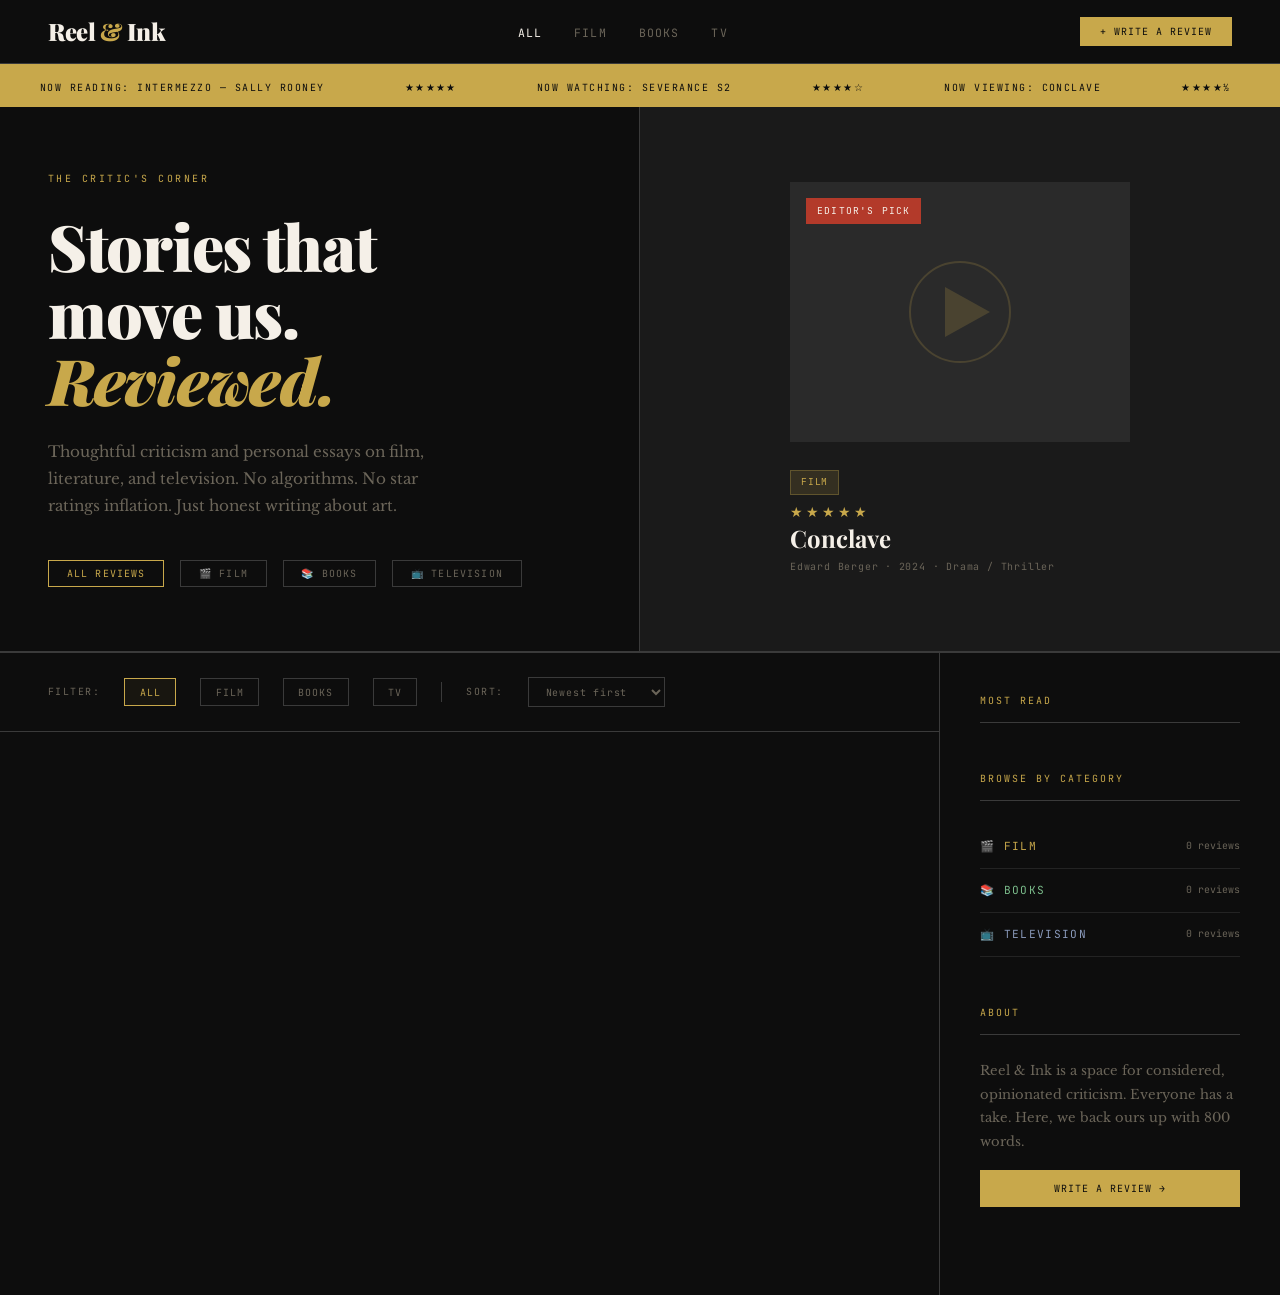
==== index.html @ 310943d8 "all code added and broken apart to easily change" ====
<!DOCTYPE html>
<html lang="en">
<head>
<meta charset="UTF-8">
<meta name="viewport" content="width=device-width, initial-scale=1.0">
<title>Reel & Ink — Reviews Worth Reading</title>
<link href="https://fonts.googleapis.com/css2?family=Playfair+Display:ital,wght@0,400;0,700;0,900;1,400;1,700&family=Libre+Baskerville:ital,wght@0,400;0,700;1,400&family=JetBrains+Mono:wght@300;400&display=swap" rel="stylesheet">
<link rel="stylesheet" href="styles.css">
</head>
<body>

<!-- ============================================================
     NAVIGATION
     To rename the site: change "Reel" and "Ink" below
     ============================================================ -->
<nav class="nav">
  <div class="nav__logo" onclick="showView('home')">
    Reel <span class="nav__logo-ampersand">&</span> Ink
  </div>

  <ul class="nav__links">
    <li><a class="nav__link active" href="#" onclick="filterCat('all', this)">All</a></li>
    <li><a class="nav__link" href="#" onclick="filterCat('film', this)">Film</a></li>
    <li><a class="nav__link" href="#" onclick="filterCat('book', this)">Books</a></li>
    <li><a class="nav__link" href="#" onclick="filterCat('tv', this)">TV</a></li>
  </ul>

  <div class="nav__actions">
    <button class="btn-primary" onclick="showView('write')">+ Write a Review</button>
  </div>
</nav>


<!-- ============================================================
     TICKER
     Add or remove .ticker__item spans to change the text
     ============================================================ -->
<div class="ticker">
  <div class="ticker__track">
    <span class="ticker__item">Now Reading: Intermezzo — Sally Rooney</span>
    <span class="ticker__item">★★★★★</span>
    <span class="ticker__item">Now Watching: Severance S2</span>
    <span class="ticker__item">★★★★☆</span>
    <span class="ticker__item">Now Viewing: Conclave</span>
    <span class="ticker__item">★★★★½</span>
    <span class="ticker__item">Now Reading: James — Percival Everett</span>
    <span class="ticker__item">★★★★★</span>
    <span class="ticker__item">Now Watching: The Bear S3</span>
    <span class="ticker__item">★★★★☆</span>
    <!-- Duplicate items below keep the scroll seamless -->
    <span class="ticker__item">Now Reading: Intermezzo — Sally Rooney</span>
    <span class="ticker__item">★★★★★</span>
    <span class="ticker__item">Now Watching: Severance S2</span>
    <span class="ticker__item">★★★★☆</span>
    <span class="ticker__item">Now Viewing: Conclave</span>
    <span class="ticker__item">★★★★½</span>
    <span class="ticker__item">Now Reading: James — Percival Everett</span>
    <span class="ticker__item">★★★★★</span>
    <span class="ticker__item">Now Watching: The Bear S3</span>
    <span class="ticker__item">★★★★☆</span>
  </div>
</div>


<!-- ============================================================
     HOME VIEW
     ============================================================ -->
<div class="view active" id="view-home">

  <!-- Hero -->
  <section class="hero">
    <div class="hero__left">
      <p class="hero__eyebrow">The critic's corner</p>
      <h1 class="hero__title">Stories that<br>move us. <em>Reviewed.</em></h1>
      <p class="hero__description">Thoughtful criticism and personal essays on film, literature, and television. No algorithms. No star ratings inflation. Just honest writing about art.</p>
      <div class="hero__cats">
        <button class="hero__cat-pill active" onclick="filterCat('all', this)">All Reviews</button>
        <button class="hero__cat-pill" onclick="filterCat('film', this)">🎬 Film</button>
        <button class="hero__cat-pill" onclick="filterCat('book', this)">📚 Books</button>
        <button class="hero__cat-pill" onclick="filterCat('tv', this)">📺 Television</button>
      </div>
    </div>

    <div class="hero__right">
      <div class="featured-card" onclick="openArticle(0)">
        <div class="featured-card__image">
          <svg width="120" height="120" viewBox="0 0 120 120" fill="none">
            <circle cx="60" cy="60" r="50" stroke="#C8A84B" stroke-width="2"/>
            <polygon points="45,35 90,60 45,85" fill="#C8A84B"/>
          </svg>
          <div class="featured-card__badge">Editor's Pick</div>
        </div>
        <span class="tag tag--film">Film</span>
        <div class="stars">
          <span class="star">★</span><span class="star">★</span>
          <span class="star">★</span><span class="star">★</span><span class="star">★</span>
        </div>
        <h3 class="featured-card__title">Conclave</h3>
        <p class="featured-card__meta">Edward Berger · 2024 · Drama / Thriller</p>
      </div>
    </div>
  </section>

  <!-- Main two-column layout -->
  <div class="main-layout">

    <!-- Feed column -->
    <div class="main-layout__feed">

      <!-- Filter bar -->
      <div class="filter-bar">
        <span class="filter-bar__label">Filter:</span>
        <button class="filter-bar__btn active" onclick="filterCat('all', this)">All</button>
        <button class="filter-bar__btn" onclick="filterCat('film', this)">Film</button>
        <button class="filter-bar__btn" onclick="filterCat('book', this)">Books</button>
        <button class="filter-bar__btn" onclick="filterCat('tv', this)">TV</button>
        <div class="filter-bar__divider"></div>
        <span class="filter-bar__label">Sort:</span>
        <select class="filter-bar__sort" onchange="sortArticles(this.value)">
          <option value="newest">Newest first</option>
          <option value="rating">Highest rated</option>
          <option value="oldest">Oldest first</option>
        </select>
      </div>

      <!-- Articles are injected here by renderFeed() -->
      <div class="article-list" id="articleList"></div>
    </div>

    <!-- Sidebar column -->
    <aside class="main-layout__sidebar">

      <div class="sidebar__section">
        <div class="sidebar__heading">Most Read</div>
        <div id="sidebarMostRead"></div>
      </div>

      <div class="sidebar__section">
        <div class="sidebar__heading">Browse by Category</div>
        <div class="sidebar__category" onclick="filterCat('film', null)">
          <span class="sidebar__category-name" style="color: var(--color-tag-film-text);">🎬 Film</span>
          <span class="sidebar__category-count" id="countFilm">0 reviews</span>
        </div>
        <div class="sidebar__category" onclick="filterCat('book', null)">
          <span class="sidebar__category-name" style="color: var(--color-tag-book-text);">📚 Books</span>
          <span class="sidebar__category-count" id="countBook">0 reviews</span>
        </div>
        <div class="sidebar__category" onclick="filterCat('tv', null)">
          <span class="sidebar__category-name" style="color: var(--color-tag-tv-text);">📺 Television</span>
          <span class="sidebar__category-count" id="countTv">0 reviews</span>
        </div>
      </div>

      <div class="sidebar__section">
        <div class="sidebar__heading">About</div>
        <p class="sidebar__about-text">Reel & Ink is a space for considered, opinionated criticism. Everyone has a take. Here, we back ours up with 800 words.</p>
        <button class="btn-primary btn-primary--full" onclick="showView('write')">Write a Review →</button>
      </div>

    </aside>
  </div>
</div>


<!-- ============================================================
     WRITE VIEW
     ============================================================ -->
<div class="view" id="view-write">
  <div class="write-page">

    <div class="write-page__header">
      <h2 class="write-page__title">Write a Review</h2>
      <p class="write-page__subtitle">Share your take. Be honest. Be specific. Make it worth reading.</p>
    </div>

    <div class="form-grid">
      <div class="form-row">
        <label class="form-label" for="f-category">Category *</label>
        <select class="form-control form-control--select" id="f-category">
          <option value="">— Select type —</option>
          <option value="film">🎬 Film</option>
          <option value="book">📚 Book</option>
          <option value="tv">📺 TV Show</option>
        </select>
      </div>
      <div class="form-row">
        <label class="form-label">Your Rating *</label>
        <div class="star-input" id="starRating">
          <button class="star-input__btn" onclick="setRating(1)">★</button>
          <button class="star-input__btn" onclick="setRating(2)">★</button>
          <button class="star-input__btn" onclick="setRating(3)">★</button>
          <button class="star-input__btn" onclick="setRating(4)">★</button>
          <button class="star-input__btn" onclick="setRating(5)">★</button>
        </div>
        <p class="form-hint" id="ratingLabel">Click to rate</p>
      </div>
    </div>

    <div class="form-row">
      <label class="form-label" for="f-worktitle">Title of the Work *</label>
      <input class="form-control" id="f-worktitle" type="text" placeholder="e.g. The Substance, James, Severance Season 2">
    </div>

    <div class="form-grid">
      <div class="form-row">
        <label class="form-label" for="f-creator">Director / Author / Creator</label>
        <input class="form-control" id="f-creator" type="text" placeholder="e.g. Coralie Fargeat">
      </div>
      <div class="form-row">
        <label class="form-label" for="f-year">Year</label>
        <input class="form-control" id="f-year" type="text" placeholder="e.g. 2024">
      </div>
    </div>

    <div class="form-row">
      <label class="form-label" for="f-reviewtitle">Your Review Title *</label>
      <input class="form-control" id="f-reviewtitle" type="text" placeholder="A compelling, specific headline for your review">
    </div>

    <div class="form-row">
      <label class="form-label" for="f-subtitle">Subtitle / Deck (optional)</label>
      <input class="form-control" id="f-subtitle" type="text" placeholder="A supporting line — poetic, witty, or clarifying">
    </div>

    <div class="form-row">
      <label class="form-label" for="f-body">Your Review *</label>
      <textarea class="form-control form-control--textarea" id="f-body"
        placeholder="Write your review here. Aim for at least 200 words. Quote the work. Make an argument."
        oninput="updateCharCount()"></textarea>
      <p class="form-char-count" id="charCount">0 characters</p>
    </div>

    <div class="form-grid">
      <div class="form-row">
        <label class="form-label" for="f-author">Your Name *</label>
        <input class="form-control" id="f-author" type="text" placeholder="How you'd like to be credited">
      </div>
      <div class="form-row">
        <label class="form-label" for="f-verdict">Verdict (one sentence)</label>
        <input class="form-control" id="f-verdict" type="text" placeholder="Your sharpest bottom-line take">
      </div>
    </div>

    <div>
      <button class="btn-submit" onclick="submitReview()">Publish Review →</button>
      <button class="btn-ghost" onclick="showView('home')">Cancel</button>
    </div>

  </div>
</div>


<!-- ============================================================
     ARTICLE DETAIL VIEW
     Content is injected by openArticle()
     ============================================================ -->
<div class="view" id="view-article">
  <div id="articleDetail"></div>
</div>


<!-- Toast notification -->
<div class="toast" id="toast">Review Published!</div>

<script src="scripts.js"></script>
</body>
</html>
---- styles.css ----
/* coco #3B2A26
baby blue #BFE4F9
mageenta #D63384 */


/* ============================================================
   1. DESIGN TOKENS — change colors, fonts, and spacing here
   ============================================================ */

:root {
  /* Background shades (darkest to lightest) */
  --color-bg-primary:    #0D0D0D;
  --color-bg-secondary:  #1A1A1A;
  --color-bg-tertiary:   #2A2A2A;

  /* Text shades */
  --color-text-primary:  #F5F0E8;
  --color-text-muted:    #6B6559;

  /* Accent colors */
  --color-accent:        #C8A84B;
  --color-accent-dark:   #A88A30;
  --color-danger:        #B33A2A;

  /* Border color */
  --color-border:        #3A3A3A;

  /* Category tag colors */
  --color-tag-film-bg:   rgba(200, 168, 75,  0.15);
  --color-tag-film-text: #C8A84B;
  --color-tag-film-border: rgba(200, 168, 75, 0.3);

  --color-tag-book-bg:   rgba(90, 138, 106, 0.15);
  --color-tag-book-text: #7ABB8A;
  --color-tag-book-border: rgba(90, 138, 106, 0.3);

  --color-tag-tv-bg:     rgba(90, 106, 138, 0.15);
  --color-tag-tv-text:   #8A9ABB;
  --color-tag-tv-border: rgba(90, 106, 138, 0.3);

  /* Fonts — swap these to change the whole site's feel */
  --font-display: 'Playfair Display', serif;  /* headings */
  --font-body:    'Libre Baskerville', serif;  /* body text */
  --font-mono:    'JetBrains Mono', monospace; /* labels, tags, UI */

  /* Spacing scale */
  --space-xs:  0.5rem;
  --space-sm:  1rem;
  --space-md:  1.5rem;
  --space-lg:  2.5rem;
  --space-xl:  4rem;

  /* Font sizes */
  --text-xs:   0.62rem;
  --text-sm:   0.72rem;
  --text-base: 1rem;
  --text-lg:   1.25rem;
  --text-xl:   1.5rem;
  --text-2xl:  2rem;
  --text-3xl:  2.5rem;
}


/* ============================================================
   2. RESET & BASE
   ============================================================ */

*, *::before, *::after {
  margin: 0;
  padding: 0;
  box-sizing: border-box;
}

html {
  scroll-behavior: smooth;
}

body {
  background-color: var(--color-bg-primary);
  color: var(--color-text-primary);
  font-family: var(--font-body);
  font-size: var(--text-base);
  line-height: 1.7;
  min-height: 100vh;
}


/* ============================================================
   3. TYPOGRAPHY UTILITIES
   ============================================================ */

/* Display headings — used for titles, hero text */
.text-display {
  font-family: var(--font-display);
  font-weight: 900;
  letter-spacing: -0.02em;
  line-height: 1.05;
}

/* Italic display variant */
.text-display-italic {
  font-family: var(--font-display);
  font-style: italic;
  font-weight: 400;
  color: var(--color-accent);
}

/* Mono label — used for eyebrows, tags, metadata */
.text-label {
  font-family: var(--font-mono);
  font-size: var(--text-xs);
  letter-spacing: 0.15em;
  text-transform: uppercase;
}

/* Muted text */
.text-muted { color: var(--color-text-muted); }

/* Accent colored text */
.text-accent { color: var(--color-accent); }


/* ============================================================
   4. VIEW SYSTEM — controls which page is visible
   ============================================================ */

.view { display: none; }
.view.active { display: block; }


/* ============================================================
   5. NAVIGATION
   ============================================================ */

.nav {
  position: sticky;
  top: 0;
  z-index: 200;
  background-color: var(--color-bg-primary);
  border-bottom: 1px solid var(--color-border);
  display: flex;
  align-items: center;
  justify-content: space-between;
  padding: 0 3rem;
  height: 64px;
}

/* Site logo */
.nav__logo {
  font-family: var(--font-display);
  font-size: var(--text-xl);
  font-weight: 900;
  letter-spacing: -0.02em;
  color: var(--color-text-primary);
  cursor: pointer;
}

.nav__logo-ampersand {
  color: var(--color-accent);
}

/* Nav link list */
.nav__links {
  display: flex;
  gap: 2rem;
  list-style: none;
  align-items: center;
}

.nav__link {
  font-family: var(--font-mono);
  font-size: var(--text-sm);
  letter-spacing: 0.1em;
  text-transform: uppercase;
  color: var(--color-text-muted);
  text-decoration: none;
  transition: color 0.2s;
}

.nav__link:hover,
.nav__link.active {
  color: var(--color-text-primary);
}

/* Right side of nav */
.nav__actions {
  display: flex;
  align-items: center;
  gap: var(--space-sm);
}


/* ============================================================
   6. BUTTONS
   ============================================================ */

/* Primary filled button — gold background */
.btn-primary {
  background-color: var(--color-accent);
  color: var(--color-bg-primary);
  padding: 0.5rem 1.25rem;
  font-family: var(--font-mono);
  font-size: var(--text-xs);
  letter-spacing: 0.1em;
  text-transform: uppercase;
  border: none;
  cursor: pointer;
  transition: background-color 0.2s;
}

.btn-primary:hover {
  background-color: var(--color-accent-dark);
}

/* Full-width variant */
.btn-primary--full {
  width: 100%;
  padding: 0.75rem;
}

/* Ghost button — transparent with border */
.btn-ghost {
  background: transparent;
  border: 1px solid var(--color-border);
  color: var(--color-text-muted);
  padding: 1rem 2rem;
  font-family: var(--font-mono);
  font-size: 0.75rem;
  letter-spacing: 0.15em;
  text-transform: uppercase;
  cursor: pointer;
  transition: border-color 0.2s, color 0.2s;
  margin-left: var(--space-sm);
}

.btn-ghost:hover {
  border-color: var(--color-text-primary);
  color: var(--color-text-primary);
}

/* Large submit button */
.btn-submit {
  background-color: var(--color-accent);
  color: var(--color-bg-primary);
  padding: 1rem 3rem;
  font-family: var(--font-mono);
  font-size: 0.75rem;
  letter-spacing: 0.15em;
  text-transform: uppercase;
  border: none;
  cursor: pointer;
  transition: background-color 0.2s;
  margin-top: var(--space-sm);
}

.btn-submit:hover {
  background-color: var(--color-accent-dark);
}


/* ============================================================
   7. TAGS — category labels (Film / Book / TV)
   ============================================================ */

.tag {
  display: inline-block;
  padding: 0.2rem 0.6rem;
  font-family: var(--font-mono);
  font-size: 0.6rem;
  letter-spacing: 0.1em;
  text-transform: uppercase;
  margin-right: 0.4rem;
  margin-bottom: 0.4rem;
}

.tag--film {
  background: var(--color-tag-film-bg);
  color: var(--color-tag-film-text);
  border: 1px solid var(--color-tag-film-border);
}

.tag--book {
  background: var(--color-tag-book-bg);
  color: var(--color-tag-book-text);
  border: 1px solid var(--color-tag-book-border);
}

.tag--tv {
  background: var(--color-tag-tv-bg);
  color: var(--color-tag-tv-text);
  border: 1px solid var(--color-tag-tv-border);
}


/* ============================================================
   8. STAR RATING DISPLAY — read-only stars shown on cards
   ============================================================ */

.stars {
  display: flex;
  gap: 3px;
}

.star {
  font-size: 0.85rem;
  color: var(--color-accent);
}

.star--empty {
  color: var(--color-border);
}


/* ============================================================
   9. TICKER — scrolling headline bar at top
   ============================================================ */

.ticker {
  background-color: var(--color-accent);
  padding: 0.5rem 0;
  overflow: hidden;
  white-space: nowrap;
}

.ticker__track {
  display: inline-flex;
  animation: ticker-scroll 25s linear infinite;
}

/* Individual ticker item — change padding to adjust spacing */
.ticker__item {
  font-family: var(--font-mono);
  font-size: var(--text-xs);
  letter-spacing: 0.15em;
  text-transform: uppercase;
  color: var(--color-bg-primary);
  padding: 0 2.5rem;
}

@keyframes ticker-scroll {
  from { transform: translateX(0); }
  to   { transform: translateX(-50%); }
}


/* ============================================================
   10. HERO SECTION
   ============================================================ */

.hero {
  display: grid;
  grid-template-columns: 1fr 1fr;
  min-height: 520px;
  border-bottom: 1px solid var(--color-border);
}

/* Left panel — text content */
.hero__left {
  padding: var(--space-xl) 3rem;
  display: flex;
  flex-direction: column;
  justify-content: center;
  border-right: 1px solid var(--color-border);
}

.hero__eyebrow {
  font-family: var(--font-mono);
  font-size: var(--text-xs);
  letter-spacing: 0.25em;
  text-transform: uppercase;
  color: var(--color-accent);
  margin-bottom: var(--space-md);
}

.hero__title {
  font-family: var(--font-display);
  font-size: clamp(2.8rem, 5vw, 4.2rem);
  font-weight: 900;
  line-height: 1.05;
  letter-spacing: -0.02em;
  margin-bottom: var(--space-md);
}

.hero__title em {
  font-style: italic;
  color: var(--color-accent);
}

.hero__description {
  color: var(--color-text-muted);
  font-size: 0.95rem;
  line-height: 1.8;
  max-width: 400px;
  margin-bottom: var(--space-lg);
}

/* Category pill buttons in hero */
.hero__cats {
  display: flex;
  gap: var(--space-sm);
  flex-wrap: wrap;
}

.hero__cat-pill {
  padding: 0.4rem 1.1rem;
  border: 1px solid var(--color-border);
  font-family: var(--font-mono);
  font-size: var(--text-xs);
  letter-spacing: 0.12em;
  text-transform: uppercase;
  cursor: pointer;
  transition: border-color 0.2s, color 0.2s;
  color: var(--color-text-muted);
  background: transparent;
}

.hero__cat-pill:hover,
.hero__cat-pill.active {
  border-color: var(--color-accent);
  color: var(--color-accent);
}

/* Right panel — featured card display */
.hero__right {
  background-color: var(--color-bg-secondary);
  display: flex;
  align-items: center;
  justify-content: center;
  overflow: hidden;
}


/* ============================================================
   11. FEATURED CARD — shown in the hero right panel
   ============================================================ */

.featured-card {
  width: 85%;
  max-width: 340px;
  cursor: pointer;
}

.featured-card__image {
  height: 260px;
  background-color: var(--color-bg-tertiary);
  display: flex;
  align-items: center;
  justify-content: center;
  position: relative;
  overflow: hidden;
  margin-bottom: var(--space-md);
}

.featured-card__image svg {
  opacity: 0.2;
}

/* "Editor's Pick" badge overlaid on the image */
.featured-card__badge {
  position: absolute;
  top: var(--space-sm);
  left: var(--space-sm);
  background-color: var(--color-danger);
  color: var(--color-text-primary);
  font-family: var(--font-mono);
  font-size: 0.6rem;
  letter-spacing: 0.12em;
  text-transform: uppercase;
  padding: 0.3rem 0.7rem;
}

.featured-card__title {
  font-family: var(--font-display);
  font-size: var(--text-xl);
  font-weight: 700;
  line-height: 1.2;
  margin-bottom: 0.4rem;
}

.featured-card__meta {
  font-family: var(--font-mono);
  font-size: var(--text-xs);
  color: var(--color-text-muted);
  letter-spacing: 0.08em;
}


/* ============================================================
   12. STATS BAR — the four numbers below the hero
   ============================================================ */

.stats-bar {
  background-color: var(--color-bg-primary);
  border-bottom: 1px solid var(--color-border);
  display: flex;
}

.stats-bar__item {
  flex: 1;
  border-right: 1px solid var(--color-border);
  padding: var(--space-lg) 3rem;
}

.stats-bar__item:last-child {
  border-right: none;
}

.stats-bar__number {
  font-family: var(--font-display);
  font-size: 3.5rem;
  font-weight: 300;
  color: var(--color-text-muted);
  line-height: 1;
  margin-bottom: 0.4rem;
}

.stats-bar__label {
  font-family: var(--font-mono);
  font-size: var(--text-xs);
  letter-spacing: 0.2em;
  text-transform: uppercase;
  color: var(--color-text-muted);
}


/* ============================================================
   13. MAIN LAYOUT — two-column: feed + sidebar
   ============================================================ */

.main-layout {
  display: grid;
  grid-template-columns: 1fr 340px;
  border-top: 1px solid var(--color-border);
}

.main-layout__feed {
  border-right: 1px solid var(--color-border);
}

.main-layout__sidebar {
  padding: var(--space-lg) var(--space-lg);
}


/* ============================================================
   14. FILTER BAR — above the article list
   ============================================================ */

.filter-bar {
  padding: var(--space-md) 3rem;
  border-bottom: 1px solid var(--color-border);
  display: flex;
  align-items: center;
  gap: var(--space-md);
  flex-wrap: wrap;
}

.filter-bar__label {
  font-family: var(--font-mono);
  font-size: var(--text-xs);
  letter-spacing: 0.15em;
  text-transform: uppercase;
  color: var(--color-text-muted);
}

.filter-bar__btn {
  background: transparent;
  border: 1px solid var(--color-border);
  color: var(--color-text-muted);
  font-family: var(--font-mono);
  font-size: var(--text-xs);
  letter-spacing: 0.1em;
  text-transform: uppercase;
  padding: 0.4rem 0.9rem;
  cursor: pointer;
  transition: border-color 0.2s, color 0.2s, background-color 0.2s;
}

.filter-bar__btn:hover,
.filter-bar__btn.active {
  border-color: var(--color-accent);
  color: var(--color-accent);
  background-color: rgba(200, 168, 75, 0.06);
}

.filter-bar__divider {
  width: 1px;
  height: 20px;
  background-color: var(--color-border);
}

.filter-bar__sort {
  background: transparent;
  border: 1px solid var(--color-border);
  color: var(--color-text-muted);
  font-family: var(--font-mono);
  font-size: var(--text-xs);
  letter-spacing: 0.08em;
  padding: 0.4rem 0.8rem;
  cursor: pointer;
  outline: none;
}

.filter-bar__sort option {
  background-color: var(--color-bg-secondary);
}


/* ============================================================
   15. ARTICLE LIST & CARDS
   ============================================================ */

.article-list {
  padding: 0 3rem;
}

/* Individual review card in the feed */
.article-card {
  border-bottom: 1px solid var(--color-border);
  padding: var(--space-lg) 0;
  display: grid;
  grid-template-columns: 1fr 140px;
  gap: 2rem;
  cursor: pointer;
}

.article-card:hover .article-card__title {
  color: var(--color-accent);
}

/* Tags row */
.article-card__tags {
  display: flex;
  gap: 0.4rem;
  flex-wrap: wrap;
  margin-bottom: 0.75rem;
}

/* Main headline */
.article-card__title {
  font-family: var(--font-display);
  font-size: var(--text-xl);
  font-weight: 700;
  line-height: 1.2;
  margin-bottom: 0.4rem;
  transition: color 0.2s;
}

/* Italic deck/subtitle */
.article-card__subtitle {
  font-family: var(--font-display);
  font-style: italic;
  font-size: var(--text-base);
  color: var(--color-text-muted);
  margin-bottom: 0.75rem;
  line-height: 1.4;
}

/* Truncated preview text */
.article-card__excerpt {
  font-size: 0.88rem;
  color: var(--color-text-muted);
  line-height: 1.7;
  margin-bottom: var(--space-sm);
  display: -webkit-box;
  -webkit-line-clamp: 3;
  -webkit-box-orient: vertical;
  overflow: hidden;
}

/* Author · date · stars row */
.article-card__meta {
  display: flex;
  align-items: center;
  gap: var(--space-sm);
  font-family: var(--font-mono);
  font-size: var(--text-xs);
  color: var(--color-text-muted);
  letter-spacing: 0.06em;
}

.article-card__author {
  color: var(--color-text-primary);
}

/* Thumbnail placeholder */
.article-card__image {
  height: 140px;
  background-color: var(--color-bg-tertiary);
  display: flex;
  align-items: center;
  justify-content: center;
  flex-shrink: 0;
  overflow: hidden;
}

/* Empty state shown when no articles match a filter */
.article-list__empty {
  padding: var(--space-xl) 0;
  text-align: center;
  color: var(--color-text-muted);
  font-family: var(--font-mono);
  font-size: 0.8rem;
  letter-spacing: 0.1em;
}


/* ============================================================
   16. SIDEBAR
   ============================================================ */

.sidebar__section {
  margin-bottom: 3rem;
}

/* Section heading inside sidebar */
.sidebar__heading {
  font-family: var(--font-mono);
  font-size: var(--text-xs);
  letter-spacing: 0.2em;
  text-transform: uppercase;
  color: var(--color-accent);
  border-bottom: 1px solid var(--color-border);
  padding-bottom: 0.75rem;
  margin-bottom: var(--space-md);
}

/* A single "most read" item */
.sidebar__item {
  display: flex;
  gap: 0.75rem;
  margin-bottom: var(--space-md);
  cursor: pointer;
  padding-bottom: var(--space-md);
  border-bottom: 1px solid rgba(58, 58, 58, 0.5);
}

.sidebar__item:last-child {
  border-bottom: none;
  margin-bottom: 0;
  padding-bottom: 0;
}

/* Large number (01, 02...) */
.sidebar__item-number {
  font-family: var(--font-display);
  font-size: 1.8rem;
  font-weight: 900;
  color: var(--color-bg-tertiary);
  line-height: 1;
  flex-shrink: 0;
  width: 32px;
}

.sidebar__item-title {
  font-family: var(--font-display);
  font-size: 0.95rem;
  font-weight: 700;
  line-height: 1.2;
  margin-bottom: 0.25rem;
  transition: color 0.2s;
}

.sidebar__item:hover .sidebar__item-title {
  color: var(--color-accent);
}

.sidebar__item-meta {
  font-family: var(--font-mono);
  font-size: 0.6rem;
  color: var(--color-text-muted);
  letter-spacing: 0.06em;
}

/* Category row in sidebar */
.sidebar__category {
  display: flex;
  align-items: center;
  justify-content: space-between;
  padding: 0.75rem 0;
  border-bottom: 1px solid rgba(58, 58, 58, 0.5);
  cursor: pointer;
}

.sidebar__category:hover .sidebar__category-name {
  color: var(--color-accent);
}

.sidebar__category-name {
  font-family: var(--font-mono);
  font-size: 0.7rem;
  letter-spacing: 0.12em;
  text-transform: uppercase;
  transition: color 0.2s;
}

.sidebar__category-count {
  font-family: var(--font-mono);
  font-size: var(--text-xs);
  color: var(--color-text-muted);
}

.sidebar__about-text {
  font-size: 0.82rem;
  color: var(--color-text-muted);
  line-height: 1.8;
  margin-bottom: var(--space-sm);
}


/* ============================================================
   17. WRITE / REVIEW FORM
   ============================================================ */

.write-page {
  max-width: 800px;
  margin: 0 auto;
  padding: var(--space-xl) var(--space-lg);
}

.write-page__header {
  margin-bottom: 3rem;
  border-bottom: 1px solid var(--color-border);
  padding-bottom: var(--space-lg);
}

.write-page__title {
  font-family: var(--font-display);
  font-size: var(--text-3xl);
  font-weight: 900;
  margin-bottom: 0.4rem;
}

.write-page__subtitle {
  color: var(--color-text-muted);
  font-size: 0.9rem;
}

/* Two-column form row */
.form-grid {
  display: grid;
  grid-template-columns: 1fr 1fr;
  gap: var(--space-md);
}

.form-row {
  margin-bottom: var(--space-lg);
}

.form-label {
  font-family: var(--font-mono);
  font-size: var(--text-xs);
  letter-spacing: 0.15em;
  text-transform: uppercase;
  color: var(--color-accent);
  display: block;
  margin-bottom: 0.6rem;
}

/* Shared styles for input, textarea, and select */
.form-control {
  width: 100%;
  background-color: var(--color-bg-secondary);
  border: 1px solid var(--color-border);
  color: var(--color-text-primary);
  font-family: var(--font-body);
  font-size: 0.95rem;
  padding: 0.85rem var(--space-sm);
  outline: none;
  transition: border-color 0.2s;
  resize: vertical;
}

.form-control:focus {
  border-color: var(--color-accent);
}

.form-control--select {
  font-family: var(--font-mono);
  font-size: 0.78rem;
  cursor: pointer;
}

.form-control--select option {
  background-color: var(--color-bg-secondary);
}

.form-control--textarea {
  min-height: 280px;
  line-height: 1.8;
}

/* Helper text below a field */
.form-hint {
  font-family: var(--font-mono);
  font-size: var(--text-xs);
  color: var(--color-text-muted);
  margin-top: 0.3rem;
  letter-spacing: 0.05em;
}

/* Character counter below textarea */
.form-char-count {
  font-family: var(--font-mono);
  font-size: var(--text-xs);
  color: var(--color-text-muted);
  text-align: right;
  margin-top: 0.3rem;
}

/* Clickable stars for rating input */
.star-input {
  display: flex;
  gap: 0.5rem;
  margin-top: 0.25rem;
}

.star-input__btn {
  background: none;
  border: none;
  font-size: 1.5rem;
  cursor: pointer;
  color: var(--color-border);
  transition: color 0.15s;
  padding: 0;
}

.star-input__btn.active,
.star-input__btn:hover {
  color: var(--color-accent);
}


/* ============================================================
   18. ARTICLE DETAIL PAGE
   ============================================================ */

.article-page {
  max-width: 720px;
  margin: 0 auto;
  padding: var(--space-xl) var(--space-lg);
}

/* Back navigation link */
.article-page__back {
  font-family: var(--font-mono);
  font-size: var(--text-xs);
  letter-spacing: 0.12em;
  text-transform: uppercase;
  color: var(--color-text-muted);
  background: none;
  border: none;
  cursor: pointer;
  padding: 0 0 var(--space-lg);
  transition: color 0.2s;
  display: flex;
  align-items: center;
  gap: 0.5rem;
}

.article-page__back:hover {
  color: var(--color-accent);
}

.article-page__title {
  font-family: var(--font-display);
  font-size: clamp(2rem, 4vw, 3rem);
  font-weight: 900;
  line-height: 1.1;
  margin-bottom: 0.75rem;
}

.article-page__subtitle {
  font-family: var(--font-display);
  font-style: italic;
  font-size: var(--text-lg);
  color: var(--color-text-muted);
  margin-bottom: var(--space-lg);
  line-height: 1.5;
}

/* Author / date / rating row */
.article-page__byline {
  display: flex;
  align-items: center;
  gap: var(--space-md);
  border-top: 1px solid var(--color-border);
  border-bottom: 1px solid var(--color-border);
  padding: var(--space-sm) 0;
  margin-bottom: var(--space-lg);
}

.article-page__author {
  font-family: var(--font-mono);
  font-size: 0.7rem;
  letter-spacing: 0.08em;
}

.article-page__author strong {
  color: var(--color-accent);
}

.article-page__date {
  font-family: var(--font-mono);
  font-size: var(--text-xs);
  color: var(--color-text-muted);
}

/* Rating pushed to the right */
.article-page__rating {
  display: flex;
  align-items: center;
  gap: 0.4rem;
  margin-left: auto;
}

.article-page__rating-number {
  font-family: var(--font-display);
  font-size: var(--text-lg);
  font-weight: 700;
  color: var(--color-accent);
}

/* Work metadata line (title · director · year) */
.article-page__work-meta {
  font-family: var(--font-mono);
  font-size: 0.7rem;
  color: var(--color-text-muted);
  margin-bottom: var(--space-lg);
  letter-spacing: 0.06em;
}

/* Body copy styles */
.article-page__body {
  font-size: 1.05rem;
  line-height: 1.9;
}

.article-page__body p {
  margin-bottom: var(--space-md);
}

.article-page__body h3 {
  font-family: var(--font-display);
  font-size: var(--text-xl);
  font-weight: 700;
  margin: var(--space-lg) 0 var(--space-sm);
}

/* Pull quote */
.article-page__body blockquote {
  border-left: 3px solid var(--color-accent);
  padding-left: var(--space-md);
  margin: var(--space-lg) 0;
  font-style: italic;
  color: var(--color-text-muted);
  font-size: 1.1rem;
  line-height: 1.7;
}

/* Verdict box at end of article */
.article-page__verdict {
  background-color: var(--color-bg-secondary);
  border: 1px solid var(--color-border);
  border-left: 3px solid var(--color-accent);
  padding: 1.75rem;
  margin: var(--space-lg) 0;
}

.article-page__verdict-label {
  font-family: var(--font-mono);
  font-size: var(--text-xs);
  letter-spacing: 0.2em;
  text-transform: uppercase;
  color: var(--color-accent);
  margin-bottom: 0.5rem;
}

.article-page__verdict-text {
  font-family: var(--font-display);
  font-size: 1.05rem;
  font-style: italic;
  line-height: 1.6;
}


/* ============================================================
   19. TOAST NOTIFICATION
   ============================================================ */

.toast {
  position: fixed;
  bottom: 2rem;
  right: 2rem;
  background-color: var(--color-accent);
  color: var(--color-bg-primary);
  padding: var(--space-sm) var(--space-lg);
  font-family: var(--font-mono);
  font-size: 0.72rem;
  letter-spacing: 0.1em;
  text-transform: uppercase;
  transform: translateY(100px);
  opacity: 0;
  transition: transform 0.3s, opacity 0.3s;
  z-index: 999;
  pointer-events: none;
}

.toast.active {
  transform: translateY(0);
  opacity: 1;
}


/* ============================================================
   20. RESPONSIVE — mobile adjustments
   ============================================================ */

@media (max-width: 900px) {
  .nav { padding: 0 1.5rem; }

  /* Stack the hero vertically, hide right panel */
  .hero { grid-template-columns: 1fr; }
  .hero__right { display: none; }
  .hero__left { padding: var(--space-xl) var(--space-lg); }

  /* Single-column layout */
  .main-layout { grid-template-columns: 1fr; }
  .main-layout__sidebar { display: none; }

  .article-list,
  .filter-bar { padding-left: var(--space-md); padding-right: var(--space-md); }

  /* Stack card thumbnail below text */
  .article-card { grid-template-columns: 1fr; }
  .article-card__image { height: 180px; }

  /* Single-column form */
  .form-grid { grid-template-columns: 1fr; }
}
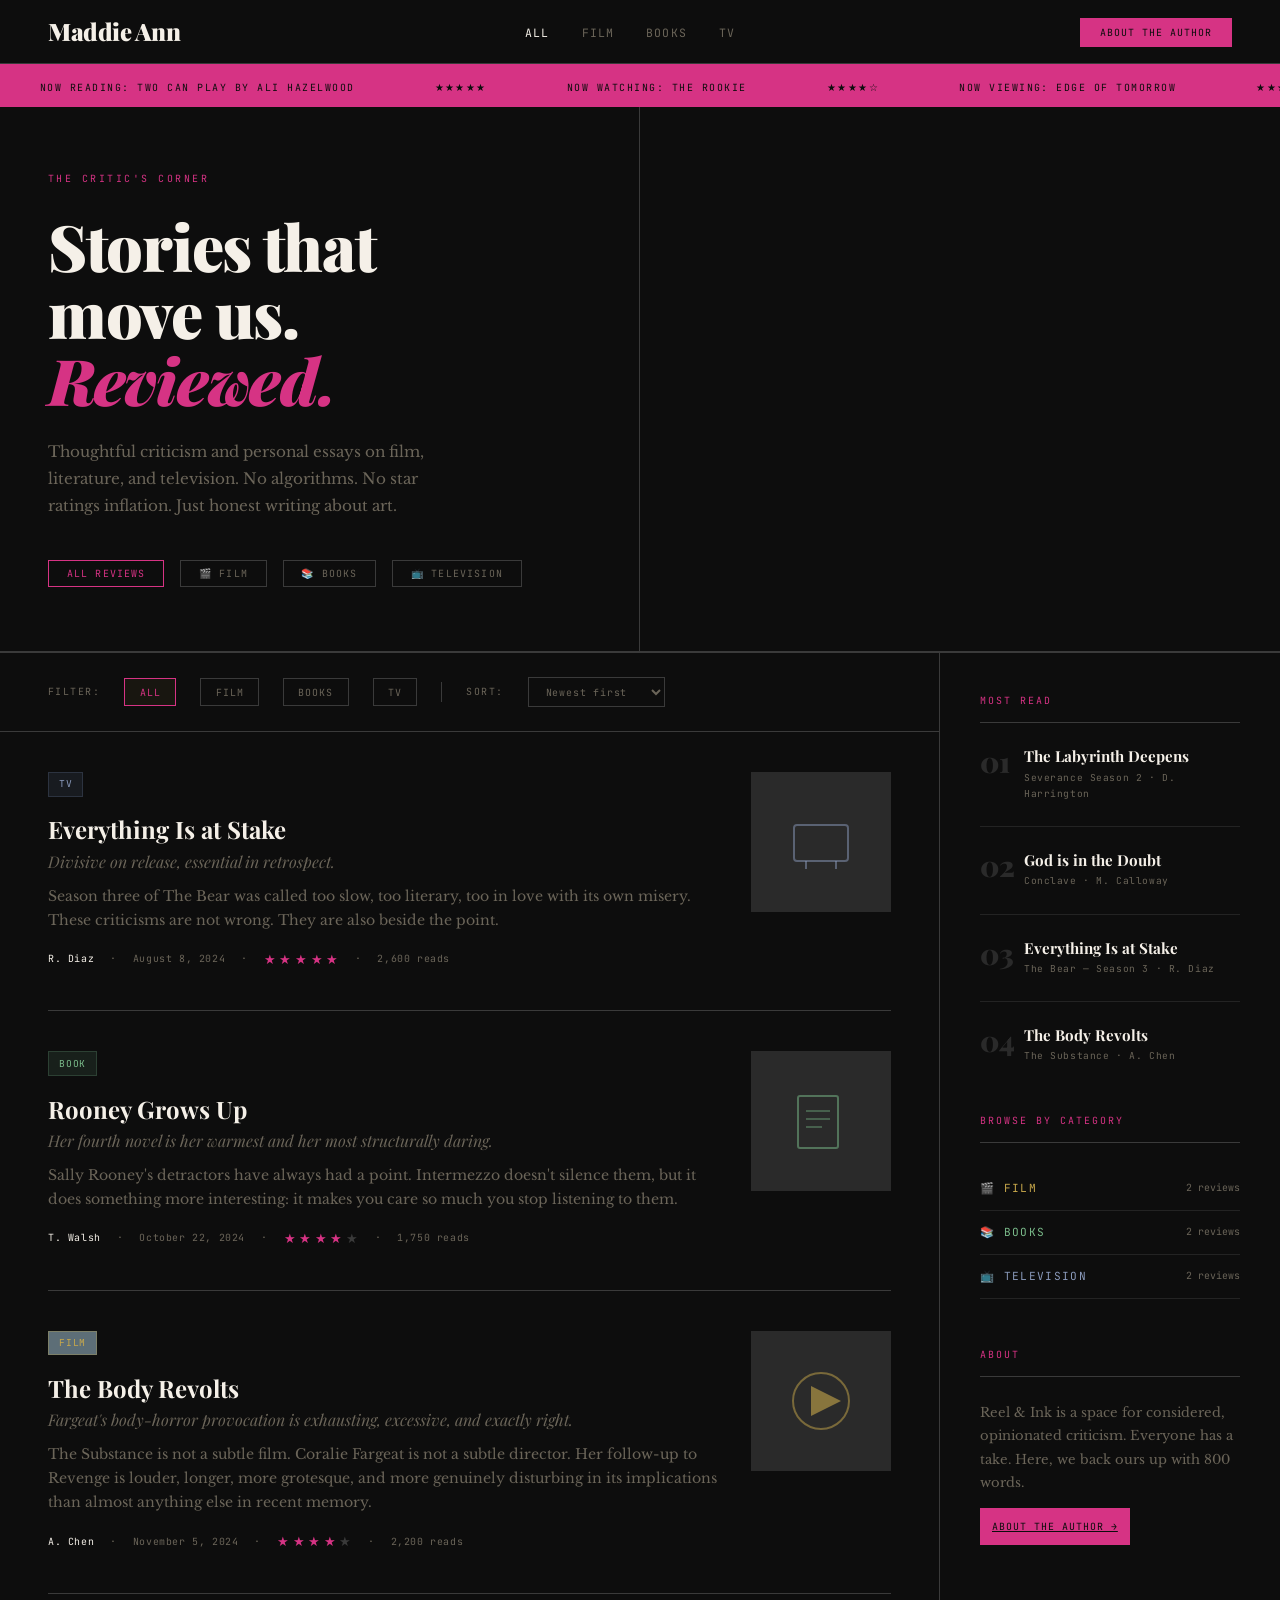
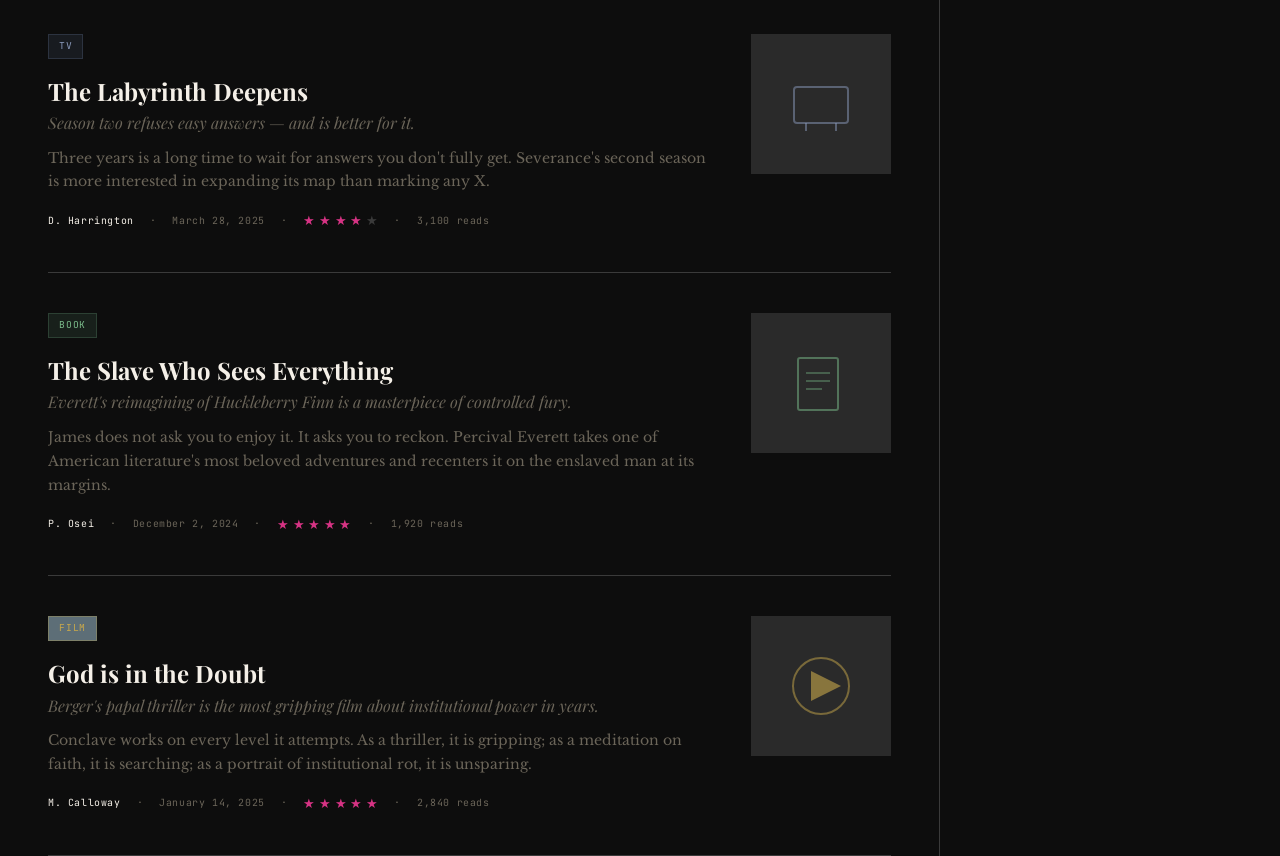
==== commit 2a5b90d1: "fixing navigation elements" ====
--- a/index.html
+++ b/index.html
@@ -1,267 +1,270 @@
 <!DOCTYPE html>
 <html lang="en">
+
 <head>
-<meta charset="UTF-8">
-<meta name="viewport" content="width=device-width, initial-scale=1.0">
-<title>Reel & Ink — Reviews Worth Reading</title>
-<link href="https://fonts.googleapis.com/css2?family=Playfair+Display:ital,wght@0,400;0,700;0,900;1,400;1,700&family=Libre+Baskerville:ital,wght@0,400;0,700;1,400&family=JetBrains+Mono:wght@300;400&display=swap" rel="stylesheet">
-<link rel="stylesheet" href="styles.css">
+  <meta charset="UTF-8">
+  <meta name="viewport" content="width=device-width, initial-scale=1.0">
+  <link rel="apple-touch-icon" sizes="180x180" href="/apple-touch-icon.png">
+  <link rel="icon" type="image/png" sizes="32x32" href="/favicon-32x32.png">
+  <link rel="icon" type="image/png" sizes="16x16" href="/favicon-16x16.png">
+  <link rel="manifest" href="/site.webmanifest">
+  <title>The Mind of Maddie Ann</title>
+  <link
+    href="https://fonts.googleapis.com/css2?family=Playfair+Display:ital,wght@0,400;0,700;0,900;1,400;1,700&family=Libre+Baskerville:ital,wght@0,400;0,700;1,400&family=JetBrains+Mono:wght@300;400&display=swap"
+    rel="stylesheet">
+  <link rel="stylesheet" href="styles.css">
 </head>
+
 <body>
 
-<!-- ============================================================
-     NAVIGATION
-     To rename the site: change "Reel" and "Ink" below
-     ============================================================ -->
-<nav class="nav">
-  <div class="nav__logo" onclick="showView('home')">
-    Reel <span class="nav__logo-ampersand">&</span> Ink
-  </div>
-
-  <ul class="nav__links">
-    <li><a class="nav__link active" href="#" onclick="filterCat('all', this)">All</a></li>
-    <li><a class="nav__link" href="#" onclick="filterCat('film', this)">Film</a></li>
-    <li><a class="nav__link" href="#" onclick="filterCat('book', this)">Books</a></li>
-    <li><a class="nav__link" href="#" onclick="filterCat('tv', this)">TV</a></li>
-  </ul>
-
-  <div class="nav__actions">
-    <button class="btn-primary" onclick="showView('write')">+ Write a Review</button>
-  </div>
-</nav>
-
-
-<!-- ============================================================
+  <nav class="nav">
+    <div onclick="showView('home')">
+      <a href="index.html" class="nav__logo">Maddie Ann</a>
+    </div>
+
+    <ul class="nav__links">
+      <li><a class="nav__link active" href="#" onclick="filterCat('all', this)">All</a></li>
+      <li><a class="nav__link" href="#" onclick="filterCat('film', this)">Film</a></li>
+      <li><a class="nav__link" href="#" onclick="filterCat('book', this)">Books</a></li>
+      <li><a class="nav__link" href="#" onclick="filterCat('tv', this)">TV</a></li>
+    </ul>
+
+    <div class="nav__actions">
+      <a href="about.html">
+        <button class="btn-primary">About the Author</button>
+      </a>
+    </div>
+  </nav>
+
+
+  <!-- ============================================================
      TICKER
      Add or remove .ticker__item spans to change the text
      ============================================================ -->
-<div class="ticker">
-  <div class="ticker__track">
-    <span class="ticker__item">Now Reading: Intermezzo — Sally Rooney</span>
-    <span class="ticker__item">★★★★★</span>
-    <span class="ticker__item">Now Watching: Severance S2</span>
-    <span class="ticker__item">★★★★☆</span>
-    <span class="ticker__item">Now Viewing: Conclave</span>
-    <span class="ticker__item">★★★★½</span>
-    <span class="ticker__item">Now Reading: James — Percival Everett</span>
-    <span class="ticker__item">★★★★★</span>
-    <span class="ticker__item">Now Watching: The Bear S3</span>
-    <span class="ticker__item">★★★★☆</span>
-    <!-- Duplicate items below keep the scroll seamless -->
-    <span class="ticker__item">Now Reading: Intermezzo — Sally Rooney</span>
-    <span class="ticker__item">★★★★★</span>
-    <span class="ticker__item">Now Watching: Severance S2</span>
-    <span class="ticker__item">★★★★☆</span>
-    <span class="ticker__item">Now Viewing: Conclave</span>
-    <span class="ticker__item">★★★★½</span>
-    <span class="ticker__item">Now Reading: James — Percival Everett</span>
-    <span class="ticker__item">★★★★★</span>
-    <span class="ticker__item">Now Watching: The Bear S3</span>
-    <span class="ticker__item">★★★★☆</span>
-  </div>
-</div>
-
-
-<!-- ============================================================
+  <div class="ticker">
+    <div class="ticker__track">
+      <span class="ticker__item">Now Reading: Two Can Play by Ali Hazelwood</span>
+      <span class="ticker__item">★★★★★</span>
+      <span class="ticker__item">Now Watching: The Rookie</span>
+      <span class="ticker__item">★★★★☆</span>
+      <span class="ticker__item">Now Viewing: Edge of Tomorrow</span>
+      <span class="ticker__item">★★★★☆</span>
+      <span class="ticker__item">Now Reading: Two can Play by Ali Hazelwood</span>
+      <span class="ticker__item">★★★★★</span>
+      <span class="ticker__item">Now Watching: The Rookie</span>
+      <span class="ticker__item">★★★★☆</span>
+      <span class="ticker__item">Now Viewing: Edge of Tomorrow</span>
+      <span class="ticker__item">★★★★☆</span>
+    </div>
+  </div>
+
+
+  <!-- ============================================================
      HOME VIEW
      ============================================================ -->
-<div class="view active" id="view-home">
-
-  <!-- Hero -->
-  <section class="hero">
-    <div class="hero__left">
-      <p class="hero__eyebrow">The critic's corner</p>
-      <h1 class="hero__title">Stories that<br>move us. <em>Reviewed.</em></h1>
-      <p class="hero__description">Thoughtful criticism and personal essays on film, literature, and television. No algorithms. No star ratings inflation. Just honest writing about art.</p>
-      <div class="hero__cats">
-        <button class="hero__cat-pill active" onclick="filterCat('all', this)">All Reviews</button>
-        <button class="hero__cat-pill" onclick="filterCat('film', this)">🎬 Film</button>
-        <button class="hero__cat-pill" onclick="filterCat('book', this)">📚 Books</button>
-        <button class="hero__cat-pill" onclick="filterCat('tv', this)">📺 Television</button>
-      </div>
-    </div>
-
-    <div class="hero__right">
-      <div class="featured-card" onclick="openArticle(0)">
-        <div class="featured-card__image">
-          <svg width="120" height="120" viewBox="0 0 120 120" fill="none">
-            <circle cx="60" cy="60" r="50" stroke="#C8A84B" stroke-width="2"/>
-            <polygon points="45,35 90,60 45,85" fill="#C8A84B"/>
-          </svg>
-          <div class="featured-card__badge">Editor's Pick</div>
-        </div>
-        <span class="tag tag--film">Film</span>
-        <div class="stars">
-          <span class="star">★</span><span class="star">★</span>
-          <span class="star">★</span><span class="star">★</span><span class="star">★</span>
-        </div>
-        <h3 class="featured-card__title">Conclave</h3>
-        <p class="featured-card__meta">Edward Berger · 2024 · Drama / Thriller</p>
-      </div>
-    </div>
-  </section>
-
-  <!-- Main two-column layout -->
-  <div class="main-layout">
-
-    <!-- Feed column -->
-    <div class="main-layout__feed">
-
-      <!-- Filter bar -->
-      <div class="filter-bar">
-        <span class="filter-bar__label">Filter:</span>
-        <button class="filter-bar__btn active" onclick="filterCat('all', this)">All</button>
-        <button class="filter-bar__btn" onclick="filterCat('film', this)">Film</button>
-        <button class="filter-bar__btn" onclick="filterCat('book', this)">Books</button>
-        <button class="filter-bar__btn" onclick="filterCat('tv', this)">TV</button>
-        <div class="filter-bar__divider"></div>
-        <span class="filter-bar__label">Sort:</span>
-        <select class="filter-bar__sort" onchange="sortArticles(this.value)">
-          <option value="newest">Newest first</option>
-          <option value="rating">Highest rated</option>
-          <option value="oldest">Oldest first</option>
-        </select>
-      </div>
-
-      <!-- Articles are injected here by renderFeed() -->
-      <div class="article-list" id="articleList"></div>
-    </div>
-
-    <!-- Sidebar column -->
-    <aside class="main-layout__sidebar">
-
-      <div class="sidebar__section">
-        <div class="sidebar__heading">Most Read</div>
-        <div id="sidebarMostRead"></div>
-      </div>
-
-      <div class="sidebar__section">
-        <div class="sidebar__heading">Browse by Category</div>
-        <div class="sidebar__category" onclick="filterCat('film', null)">
-          <span class="sidebar__category-name" style="color: var(--color-tag-film-text);">🎬 Film</span>
-          <span class="sidebar__category-count" id="countFilm">0 reviews</span>
-        </div>
-        <div class="sidebar__category" onclick="filterCat('book', null)">
-          <span class="sidebar__category-name" style="color: var(--color-tag-book-text);">📚 Books</span>
-          <span class="sidebar__category-count" id="countBook">0 reviews</span>
-        </div>
-        <div class="sidebar__category" onclick="filterCat('tv', null)">
-          <span class="sidebar__category-name" style="color: var(--color-tag-tv-text);">📺 Television</span>
-          <span class="sidebar__category-count" id="countTv">0 reviews</span>
-        </div>
-      </div>
-
-      <div class="sidebar__section">
-        <div class="sidebar__heading">About</div>
-        <p class="sidebar__about-text">Reel & Ink is a space for considered, opinionated criticism. Everyone has a take. Here, we back ours up with 800 words.</p>
-        <button class="btn-primary btn-primary--full" onclick="showView('write')">Write a Review →</button>
-      </div>
-
-    </aside>
-  </div>
-</div>
-
-
-<!-- ============================================================
+  <div class="view active" id="view-home">
+
+    <!-- Hero -->
+    <section class="hero">
+      <div class="hero__left">
+        <p class="hero__eyebrow">The critic's corner</p>
+        <h1 class="hero__title">Stories that<br>move us. <em>Reviewed.</em></h1>
+        <p class="hero__description">Thoughtful criticism and personal essays on film, literature, and television. No
+          algorithms. No star ratings inflation. Just honest writing about art.</p>
+        <div class="hero__cats">
+          <button class="hero__cat-pill active" onclick="filterCat('all', this)">All Reviews</button>
+          <button class="hero__cat-pill" onclick="filterCat('film', this)">🎬 Film</button>
+          <button class="hero__cat-pill" onclick="filterCat('book', this)">📚 Books</button>
+          <button class="hero__cat-pill" onclick="filterCat('tv', this)">📺 Television</button>
+        </div>
+      </div>
+
+      <!-- <div class="hero__right">
+        <div class="featured-card" onclick="openArticle(0)">
+          <div class="featured-card__image">
+            <svg width="120" height="120" viewBox="0 0 120 120" fill="none">
+              <circle cx="60" cy="60" r="50" stroke="#C8A84B" stroke-width="2" />
+              <polygon points="45,35 90,60 45,85" fill="#C8A84B" />
+            </svg>
+            <div class="featured-card__badge">Editor's Pick</div>
+          </div>
+          <span class="tag tag--film">Film</span>
+          <div class="stars">
+            <span class="star">★</span><span class="star">★</span>
+            <span class="star">★</span><span class="star">★</span><span class="star">★</span>
+          </div>
+          <h3 class="featured-card__title">Conclave</h3>
+          <p class="featured-card__meta">Edward Berger · 2024 · Drama / Thriller</p>
+        </div>
+      </div> -->
+    </section>
+
+    <!-- Main two-column layout -->
+    <div class="main-layout">
+
+      <!-- Feed column -->
+      <div class="main-layout__feed">
+
+        <!-- Filter bar -->
+        <div class="filter-bar">
+          <span class="filter-bar__label">Filter:</span>
+          <button class="filter-bar__btn active" onclick="filterCat('all', this)">All</button>
+          <button class="filter-bar__btn" onclick="filterCat('film', this)">Film</button>
+          <button class="filter-bar__btn" onclick="filterCat('book', this)">Books</button>
+          <button class="filter-bar__btn" onclick="filterCat('tv', this)">TV</button>
+          <div class="filter-bar__divider"></div>
+          <span class="filter-bar__label">Sort:</span>
+          <select class="filter-bar__sort" onchange="sortArticles(this.value)">
+            <option value="newest">Newest first</option>
+            <option value="rating">Highest rated</option>
+            <option value="oldest">Oldest first</option>
+          </select>
+        </div>
+
+        <!-- Articles are injected here by renderFeed() -->
+        <div class="article-list" id="articleList"></div>
+      </div>
+
+      <!-- Sidebar column -->
+      <aside class="main-layout__sidebar">
+
+        <div class="sidebar__section">
+          <div class="sidebar__heading">Most Read</div>
+          <div id="sidebarMostRead"></div>
+        </div>
+
+        <div class="sidebar__section">
+          <div class="sidebar__heading">Browse by Category</div>
+          <div class="sidebar__category" onclick="filterCat('film', null)">
+            <span class="sidebar__category-name" style="color: var(--color-tag-film-text);">🎬 Film</span>
+            <span class="sidebar__category-count" id="countFilm">0 reviews</span>
+          </div>
+          <div class="sidebar__category" onclick="filterCat('book', null)">
+            <span class="sidebar__category-name" style="color: var(--color-tag-book-text);">📚 Books</span>
+            <span class="sidebar__category-count" id="countBook">0 reviews</span>
+          </div>
+          <div class="sidebar__category" onclick="filterCat('tv', null)">
+            <span class="sidebar__category-name" style="color: var(--color-tag-tv-text);">📺 Television</span>
+            <span class="sidebar__category-count" id="countTv">0 reviews</span>
+          </div>
+        </div>
+
+        <div class="sidebar__section">
+          <div class="sidebar__heading">About</div>
+          <p class="sidebar__about-text">Reel & Ink is a space for considered, opinionated criticism. Everyone has a
+            take. Here, we back ours up with 800 words.</p>
+          <a href="about.html" class="btn-primary btn-primary--full">About the Author →</a>
+        </div>
+
+      </aside>
+    </div>
+  </div>
+
+
+  <!-- ============================================================
      WRITE VIEW
      ============================================================ -->
-<div class="view" id="view-write">
-  <div class="write-page">
-
-    <div class="write-page__header">
-      <h2 class="write-page__title">Write a Review</h2>
-      <p class="write-page__subtitle">Share your take. Be honest. Be specific. Make it worth reading.</p>
-    </div>
-
-    <div class="form-grid">
-      <div class="form-row">
-        <label class="form-label" for="f-category">Category *</label>
-        <select class="form-control form-control--select" id="f-category">
-          <option value="">— Select type —</option>
-          <option value="film">🎬 Film</option>
-          <option value="book">📚 Book</option>
-          <option value="tv">📺 TV Show</option>
-        </select>
-      </div>
-      <div class="form-row">
-        <label class="form-label">Your Rating *</label>
-        <div class="star-input" id="starRating">
-          <button class="star-input__btn" onclick="setRating(1)">★</button>
-          <button class="star-input__btn" onclick="setRating(2)">★</button>
-          <button class="star-input__btn" onclick="setRating(3)">★</button>
-          <button class="star-input__btn" onclick="setRating(4)">★</button>
-          <button class="star-input__btn" onclick="setRating(5)">★</button>
-        </div>
-        <p class="form-hint" id="ratingLabel">Click to rate</p>
-      </div>
-    </div>
-
-    <div class="form-row">
-      <label class="form-label" for="f-worktitle">Title of the Work *</label>
-      <input class="form-control" id="f-worktitle" type="text" placeholder="e.g. The Substance, James, Severance Season 2">
-    </div>
-
-    <div class="form-grid">
-      <div class="form-row">
-        <label class="form-label" for="f-creator">Director / Author / Creator</label>
-        <input class="form-control" id="f-creator" type="text" placeholder="e.g. Coralie Fargeat">
-      </div>
-      <div class="form-row">
-        <label class="form-label" for="f-year">Year</label>
-        <input class="form-control" id="f-year" type="text" placeholder="e.g. 2024">
-      </div>
-    </div>
-
-    <div class="form-row">
-      <label class="form-label" for="f-reviewtitle">Your Review Title *</label>
-      <input class="form-control" id="f-reviewtitle" type="text" placeholder="A compelling, specific headline for your review">
-    </div>
-
-    <div class="form-row">
-      <label class="form-label" for="f-subtitle">Subtitle / Deck (optional)</label>
-      <input class="form-control" id="f-subtitle" type="text" placeholder="A supporting line — poetic, witty, or clarifying">
-    </div>
-
-    <div class="form-row">
-      <label class="form-label" for="f-body">Your Review *</label>
-      <textarea class="form-control form-control--textarea" id="f-body"
-        placeholder="Write your review here. Aim for at least 200 words. Quote the work. Make an argument."
-        oninput="updateCharCount()"></textarea>
-      <p class="form-char-count" id="charCount">0 characters</p>
-    </div>
-
-    <div class="form-grid">
-      <div class="form-row">
-        <label class="form-label" for="f-author">Your Name *</label>
-        <input class="form-control" id="f-author" type="text" placeholder="How you'd like to be credited">
-      </div>
-      <div class="form-row">
-        <label class="form-label" for="f-verdict">Verdict (one sentence)</label>
-        <input class="form-control" id="f-verdict" type="text" placeholder="Your sharpest bottom-line take">
-      </div>
-    </div>
-
-    <div>
-      <button class="btn-submit" onclick="submitReview()">Publish Review →</button>
-      <button class="btn-ghost" onclick="showView('home')">Cancel</button>
-    </div>
-
-  </div>
-</div>
-
-
-<!-- ============================================================
+  <div class="view" id="view-write">
+    <div class="write-page">
+
+      <div class="write-page__header">
+        <h2 class="write-page__title">Write a Review</h2>
+        <p class="write-page__subtitle">Share your take. Be honest. Be specific. Make it worth reading.</p>
+      </div>
+
+      <div class="form-grid">
+        <div class="form-row">
+          <label class="form-label" for="f-category">Category *</label>
+          <select class="form-control form-control--select" id="f-category">
+            <option value="">— Select type —</option>
+            <option value="film">🎬 Film</option>
+            <option value="book">📚 Book</option>
+            <option value="tv">📺 TV Show</option>
+          </select>
+        </div>
+        <div class="form-row">
+          <label class="form-label">Your Rating *</label>
+          <div class="star-input" id="starRating">
+            <button class="star-input__btn" onclick="setRating(1)">★</button>
+            <button class="star-input__btn" onclick="setRating(2)">★</button>
+            <button class="star-input__btn" onclick="setRating(3)">★</button>
+            <button class="star-input__btn" onclick="setRating(4)">★</button>
+            <button class="star-input__btn" onclick="setRating(5)">★</button>
+          </div>
+          <p class="form-hint" id="ratingLabel">Click to rate</p>
+        </div>
+      </div>
+
+      <div class="form-row">
+        <label class="form-label" for="f-worktitle">Title of the Work *</label>
+        <input class="form-control" id="f-worktitle" type="text"
+          placeholder="e.g. The Substance, James, Severance Season 2">
+      </div>
+
+      <div class="form-grid">
+        <div class="form-row">
+          <label class="form-label" for="f-creator">Director / Author / Creator</label>
+          <input class="form-control" id="f-creator" type="text" placeholder="e.g. Coralie Fargeat">
+        </div>
+        <div class="form-row">
+          <label class="form-label" for="f-year">Year</label>
+          <input class="form-control" id="f-year" type="text" placeholder="e.g. 2024">
+        </div>
+      </div>
+
+      <div class="form-row">
+        <label class="form-label" for="f-reviewtitle">Your Review Title *</label>
+        <input class="form-control" id="f-reviewtitle" type="text"
+          placeholder="A compelling, specific headline for your review">
+      </div>
+
+      <div class="form-row">
+        <label class="form-label" for="f-subtitle">Subtitle / Deck (optional)</label>
+        <input class="form-control" id="f-subtitle" type="text"
+          placeholder="A supporting line — poetic, witty, or clarifying">
+      </div>
+
+      <div class="form-row">
+        <label class="form-label" for="f-body">Your Review *</label>
+        <textarea class="form-control form-control--textarea" id="f-body"
+          placeholder="Write your review here. Aim for at least 200 words. Quote the work. Make an argument."
+          oninput="updateCharCount()"></textarea>
+        <p class="form-char-count" id="charCount">0 characters</p>
+      </div>
+
+      <div class="form-grid">
+        <div class="form-row">
+          <label class="form-label" for="f-author">Your Name *</label>
+          <input class="form-control" id="f-author" type="text" placeholder="How you'd like to be credited">
+        </div>
+        <div class="form-row">
+          <label class="form-label" for="f-verdict">Verdict (one sentence)</label>
+          <input class="form-control" id="f-verdict" type="text" placeholder="Your sharpest bottom-line take">
+        </div>
+      </div>
+
+      <div>
+        <button class="btn-submit" onclick="submitReview()">Publish Review →</button>
+        <button class="btn-ghost" onclick="showView('home')">Cancel</button>
+      </div>
+
+    </div>
+  </div>
+
+
+  <!-- ============================================================
      ARTICLE DETAIL VIEW
      Content is injected by openArticle()
      ============================================================ -->
-<div class="view" id="view-article">
-  <div id="articleDetail"></div>
-</div>
-
-
-<!-- Toast notification -->
-<div class="toast" id="toast">Review Published!</div>
-
-<script src="scripts.js"></script>
+  <div class="view" id="view-article">
+    <div id="articleDetail"></div>
+  </div>
+
+
+  <!-- Toast notification -->
+  <div class="toast" id="toast">Review Published!</div>
+
+  <script src="scripts.js"></script>
 </body>
+
 </html>
--- a/styles.css
+++ b/styles.css
@@ -18,15 +18,15 @@
   --color-text-muted:    #6B6559;
 
   /* Accent colors */
-  --color-accent:        #C8A84B;
+  --color-accent:        #D63384;
   --color-accent-dark:   #A88A30;
-  --color-danger:        #B33A2A;
+  --color-danger:        #BFE4F9;
 
   /* Border color */
   --color-border:        #3A3A3A;
 
   /* Category tag colors */
-  --color-tag-film-bg:   rgba(200, 168, 75,  0.15);
+  --color-tag-film-bg:   #bfe4f973;
   --color-tag-film-text: #C8A84B;
   --color-tag-film-border: rgba(200, 168, 75, 0.3);
 
@@ -153,11 +153,8 @@
   letter-spacing: -0.02em;
   color: var(--color-text-primary);
   cursor: pointer;
-}
-
-.nav__logo-ampersand {
-  color: var(--color-accent);
-}
+  text-decoration: none;
+} 
 
 /* Nav link list */
 .nav__links {
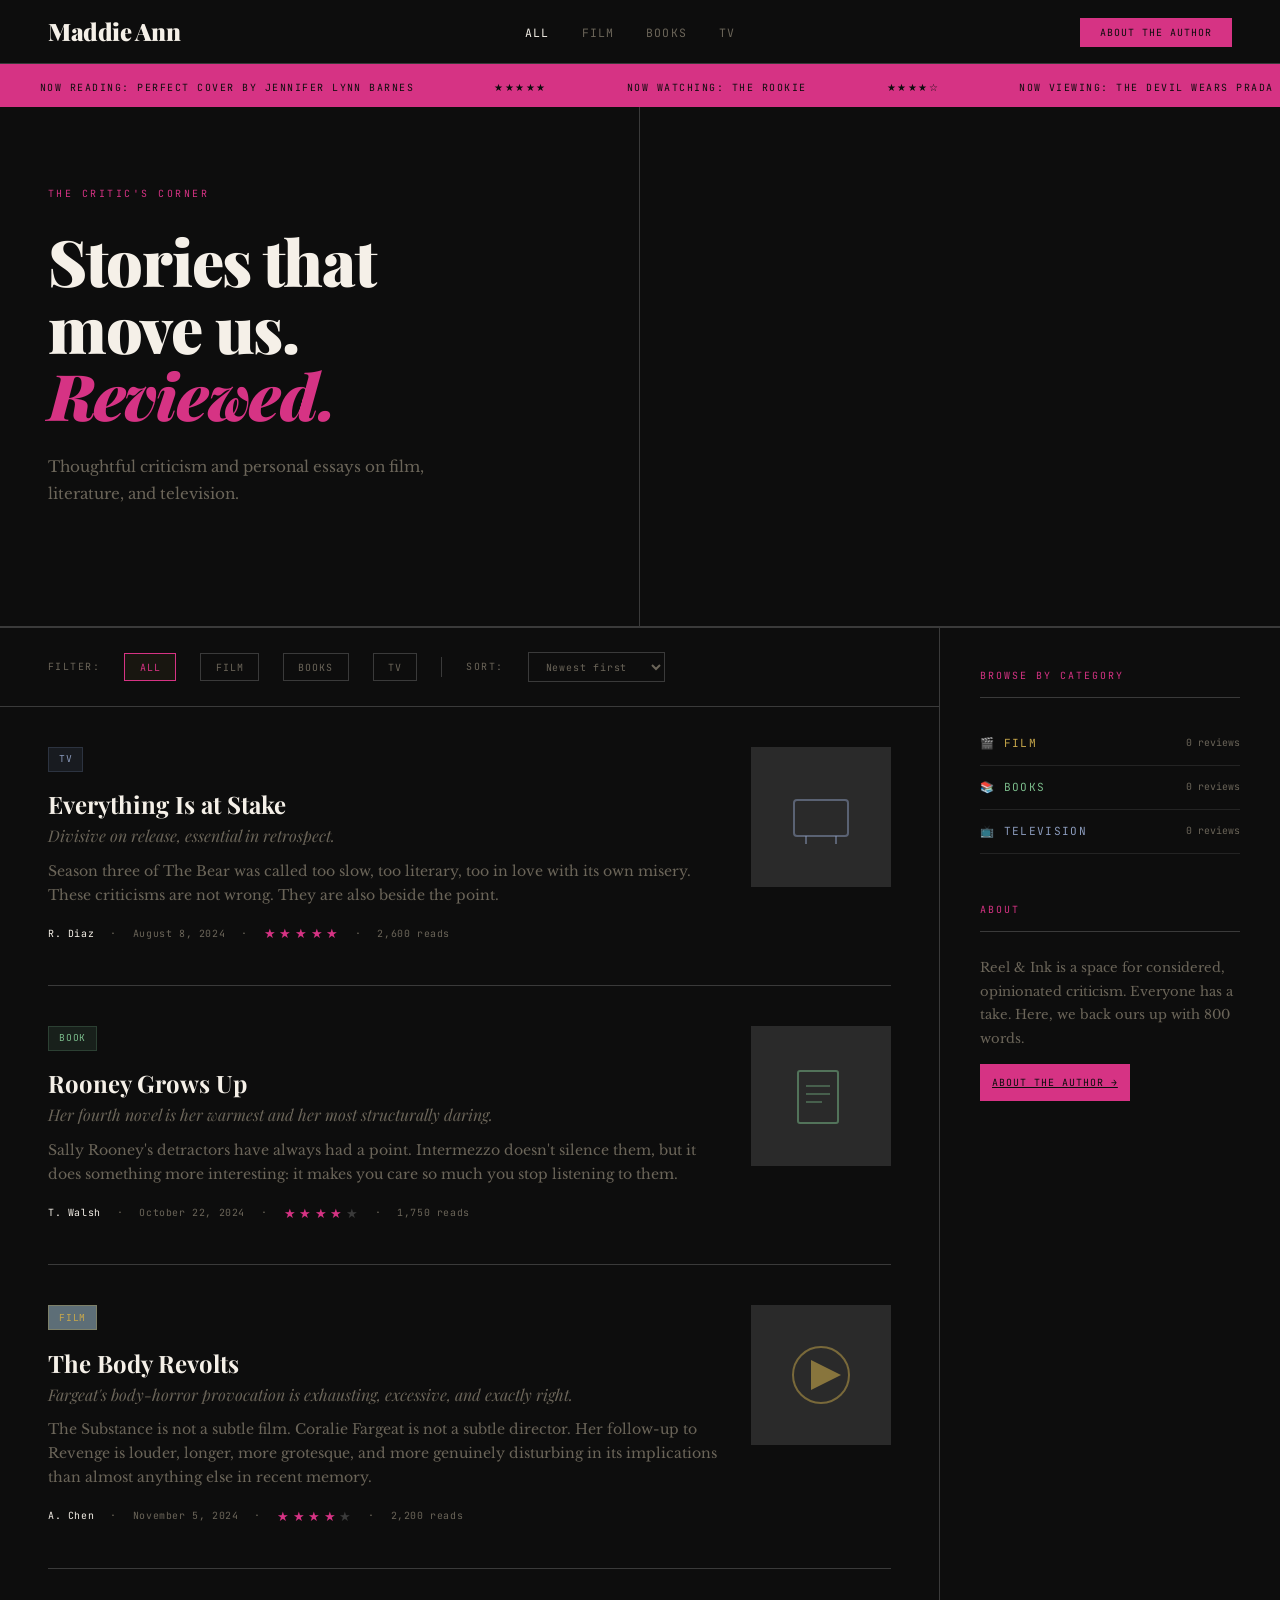
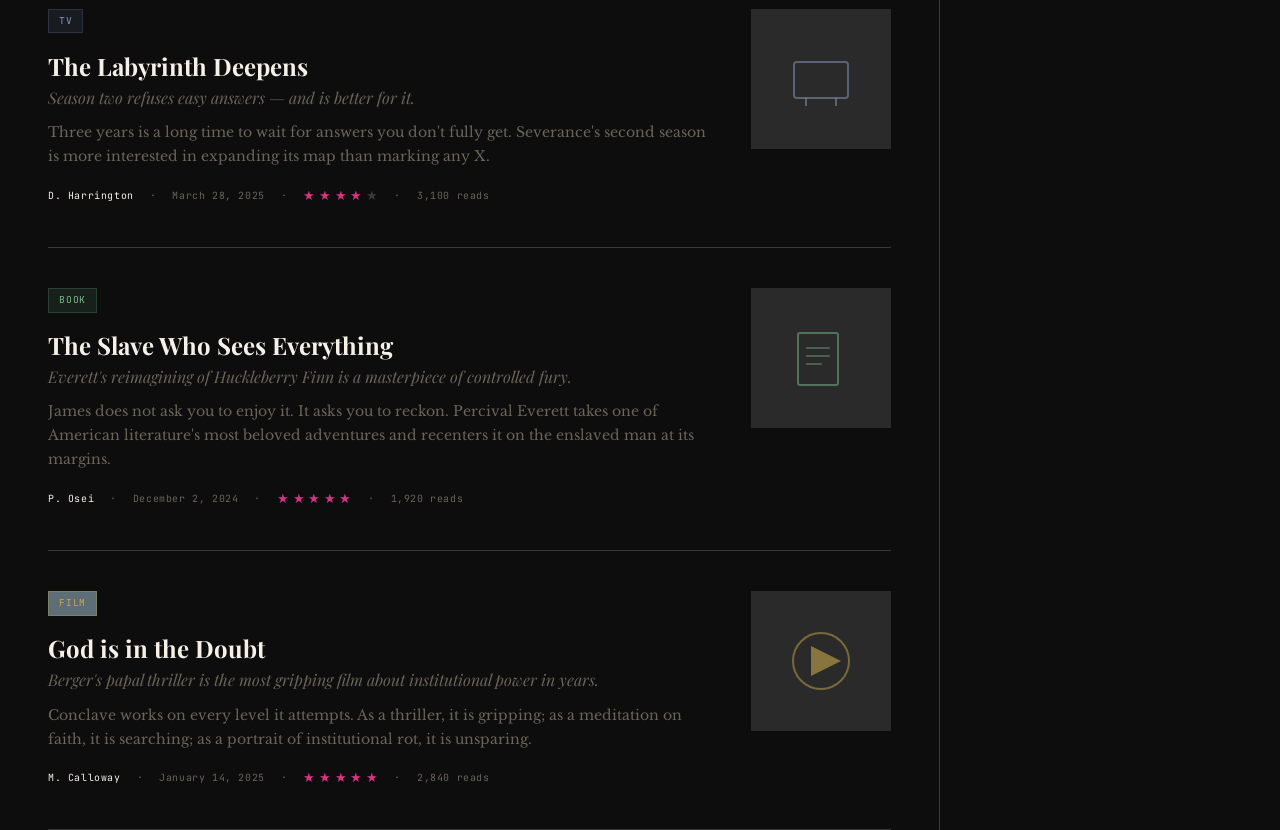
==== commit c2ccbfb2: "all works perfectly" ====
--- a/index.html
+++ b/index.html
@@ -23,10 +23,10 @@
     </div>
 
     <ul class="nav__links">
-      <li><a class="nav__link active" href="#" onclick="filterCat('all', this)">All</a></li>
-      <li><a class="nav__link" href="#" onclick="filterCat('film', this)">Film</a></li>
-      <li><a class="nav__link" href="#" onclick="filterCat('book', this)">Books</a></li>
-      <li><a class="nav__link" href="#" onclick="filterCat('tv', this)">TV</a></li>
+      <li><a class="nav__link active" href="#" onclick="filterCat('all', this); return false;">All</a></li>
+      <li><a class="nav__link" href="#" onclick="filterCat('film', this); return false;">Film</a></li>
+      <li><a class="nav__link" href="#" onclick="filterCat('book', this); return false;">Books</a></li>
+      <li><a class="nav__link" href="#" onclick="filterCat('tv', this); return false;">TV</a></li>
     </ul>
 
     <div class="nav__actions">
@@ -43,17 +43,17 @@
      ============================================================ -->
   <div class="ticker">
     <div class="ticker__track">
-      <span class="ticker__item">Now Reading: Two Can Play by Ali Hazelwood</span>
+      <span class="ticker__item">Now Reading: Perfect Cover By Jennifer Lynn Barnes</span>
       <span class="ticker__item">★★★★★</span>
       <span class="ticker__item">Now Watching: The Rookie</span>
       <span class="ticker__item">★★★★☆</span>
-      <span class="ticker__item">Now Viewing: Edge of Tomorrow</span>
-      <span class="ticker__item">★★★★☆</span>
-      <span class="ticker__item">Now Reading: Two can Play by Ali Hazelwood</span>
+      <span class="ticker__item">Now Viewing: The Devil Wears Prada 2</span>
+      <span class="ticker__item">★★★★☆</span>
+      <span class="ticker__item">Now Reading: Perfect Cover By Jennifer Lynn Barnes</span>
       <span class="ticker__item">★★★★★</span>
       <span class="ticker__item">Now Watching: The Rookie</span>
       <span class="ticker__item">★★★★☆</span>
-      <span class="ticker__item">Now Viewing: Edge of Tomorrow</span>
+      <span class="ticker__item">Now Viewing: The Devil Wears Prada 2</span>
       <span class="ticker__item">★★★★☆</span>
     </div>
   </div>
@@ -69,14 +69,7 @@
       <div class="hero__left">
         <p class="hero__eyebrow">The critic's corner</p>
         <h1 class="hero__title">Stories that<br>move us. <em>Reviewed.</em></h1>
-        <p class="hero__description">Thoughtful criticism and personal essays on film, literature, and television. No
-          algorithms. No star ratings inflation. Just honest writing about art.</p>
-        <div class="hero__cats">
-          <button class="hero__cat-pill active" onclick="filterCat('all', this)">All Reviews</button>
-          <button class="hero__cat-pill" onclick="filterCat('film', this)">🎬 Film</button>
-          <button class="hero__cat-pill" onclick="filterCat('book', this)">📚 Books</button>
-          <button class="hero__cat-pill" onclick="filterCat('tv', this)">📺 Television</button>
-        </div>
+        <p class="hero__description">Thoughtful criticism and personal essays on film, literature, and television. </p>
       </div>
 
       <!-- <div class="hero__right">
@@ -129,11 +122,6 @@
       <aside class="main-layout__sidebar">
 
         <div class="sidebar__section">
-          <div class="sidebar__heading">Most Read</div>
-          <div id="sidebarMostRead"></div>
-        </div>
-
-        <div class="sidebar__section">
           <div class="sidebar__heading">Browse by Category</div>
           <div class="sidebar__category" onclick="filterCat('film', null)">
             <span class="sidebar__category-name" style="color: var(--color-tag-film-text);">🎬 Film</span>
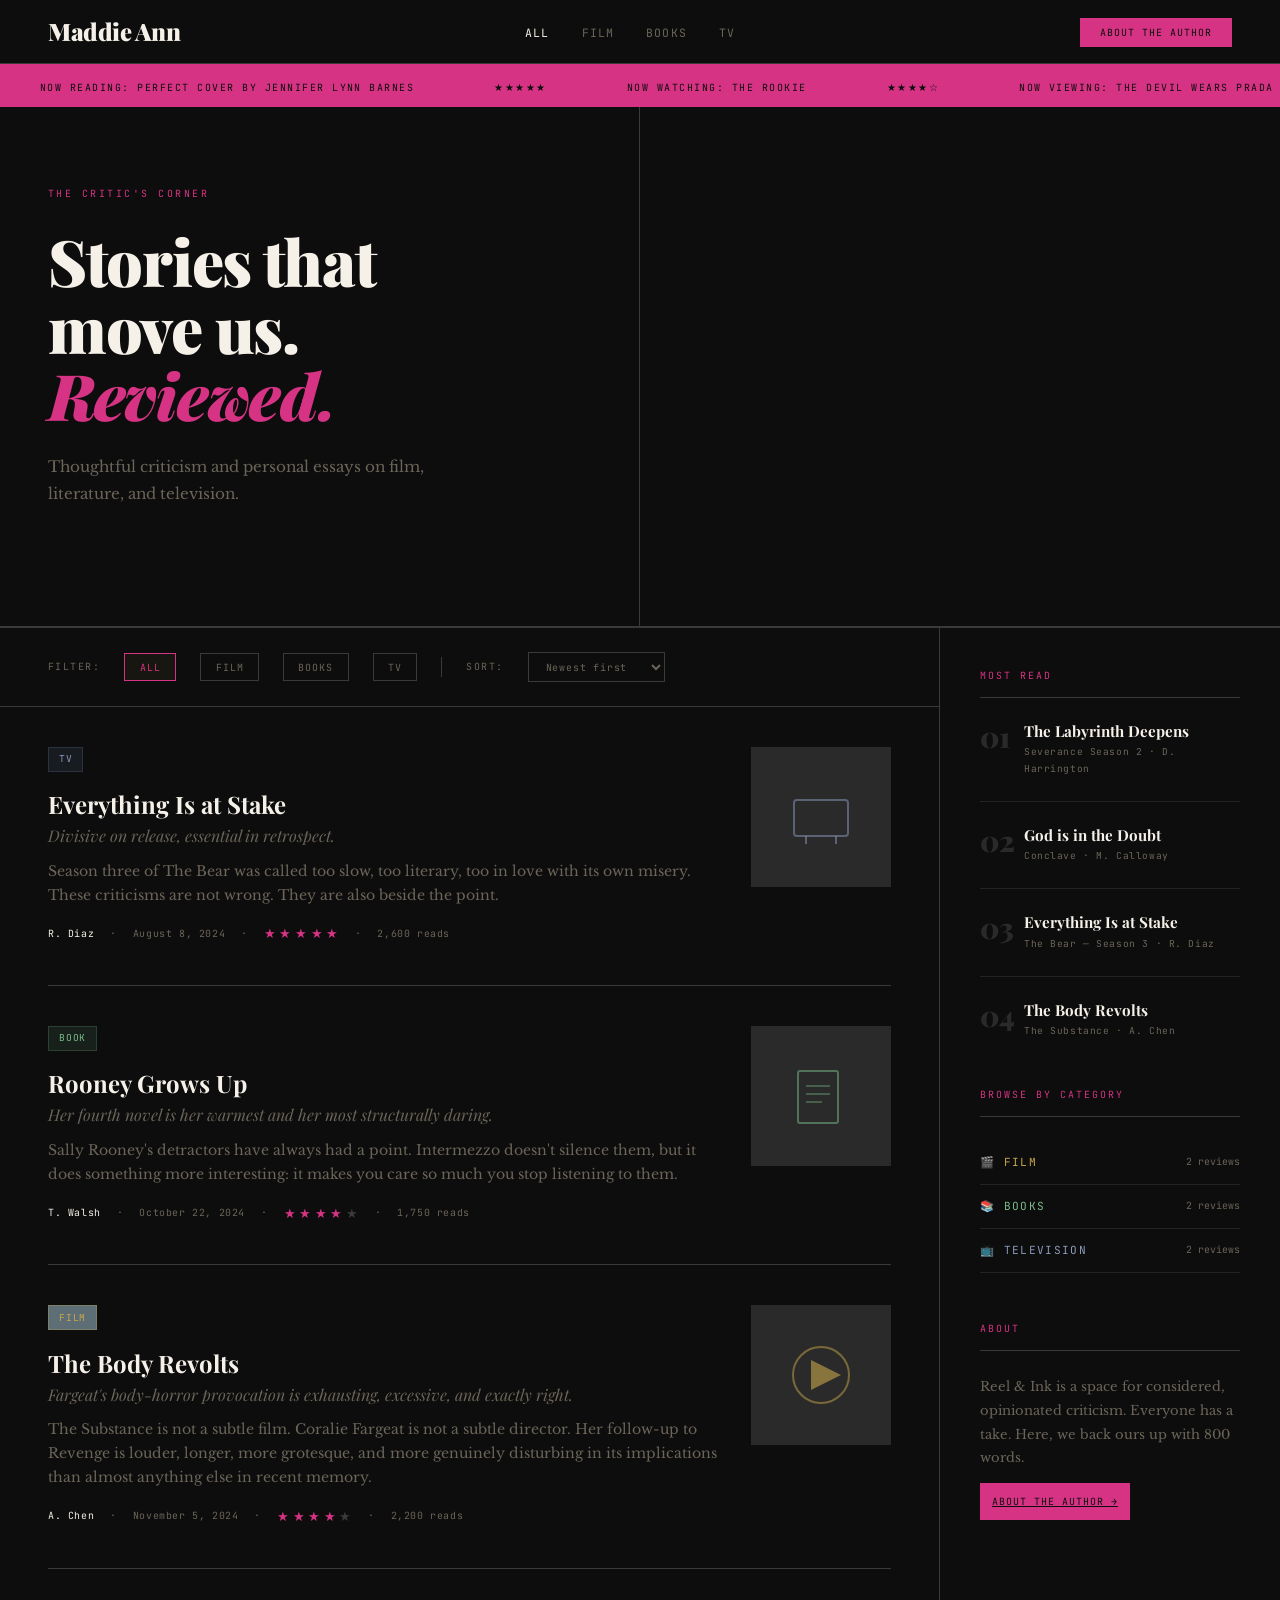
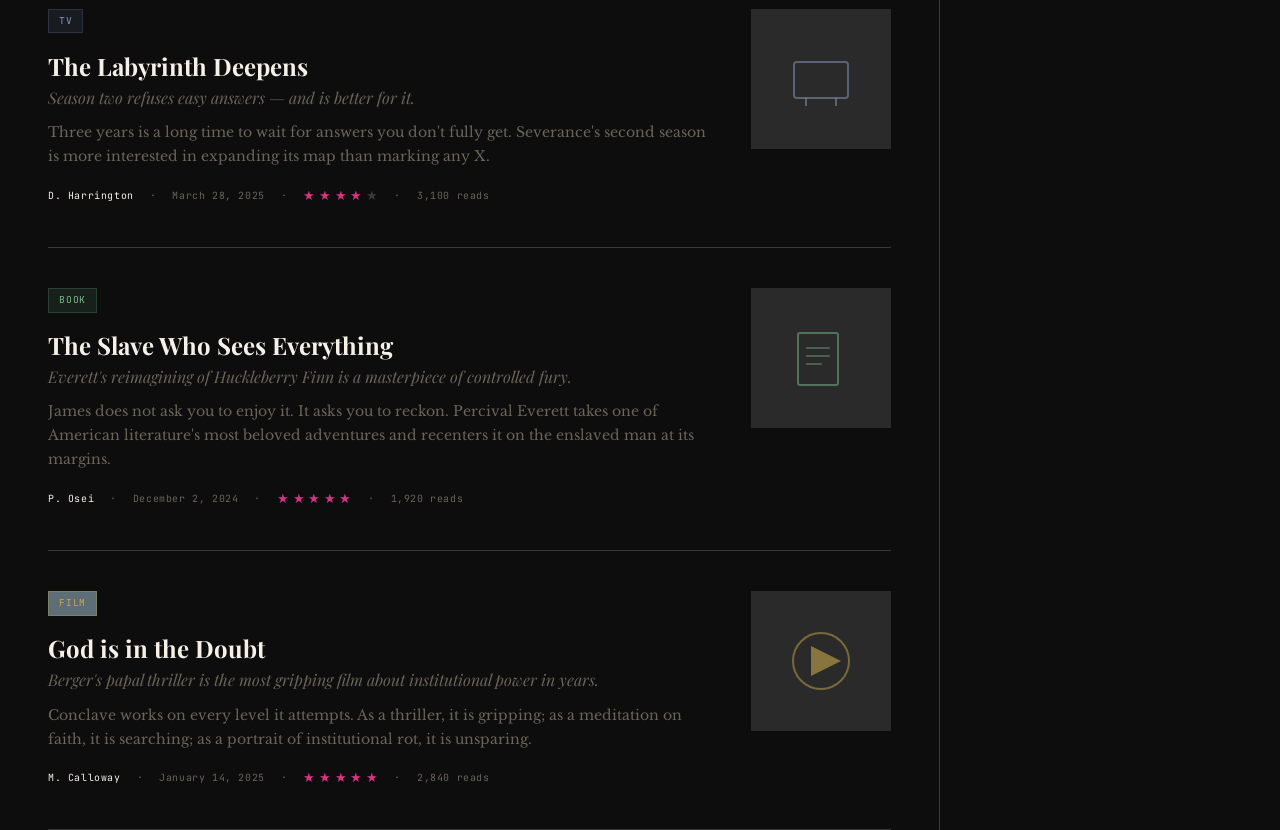
==== commit ed0cedcf: "scroll to top is gone and buttons are perfect" ====
--- a/index.html
+++ b/index.html
@@ -122,6 +122,11 @@
       <aside class="main-layout__sidebar">
 
         <div class="sidebar__section">
+          <div class="sidebar__heading">Most Read</div>
+          <div id="sidebarMostRead"></div>
+        </div>
+
+        <div class="sidebar__section">
           <div class="sidebar__heading">Browse by Category</div>
           <div class="sidebar__category" onclick="filterCat('film', null)">
             <span class="sidebar__category-name" style="color: var(--color-tag-film-text);">🎬 Film</span>
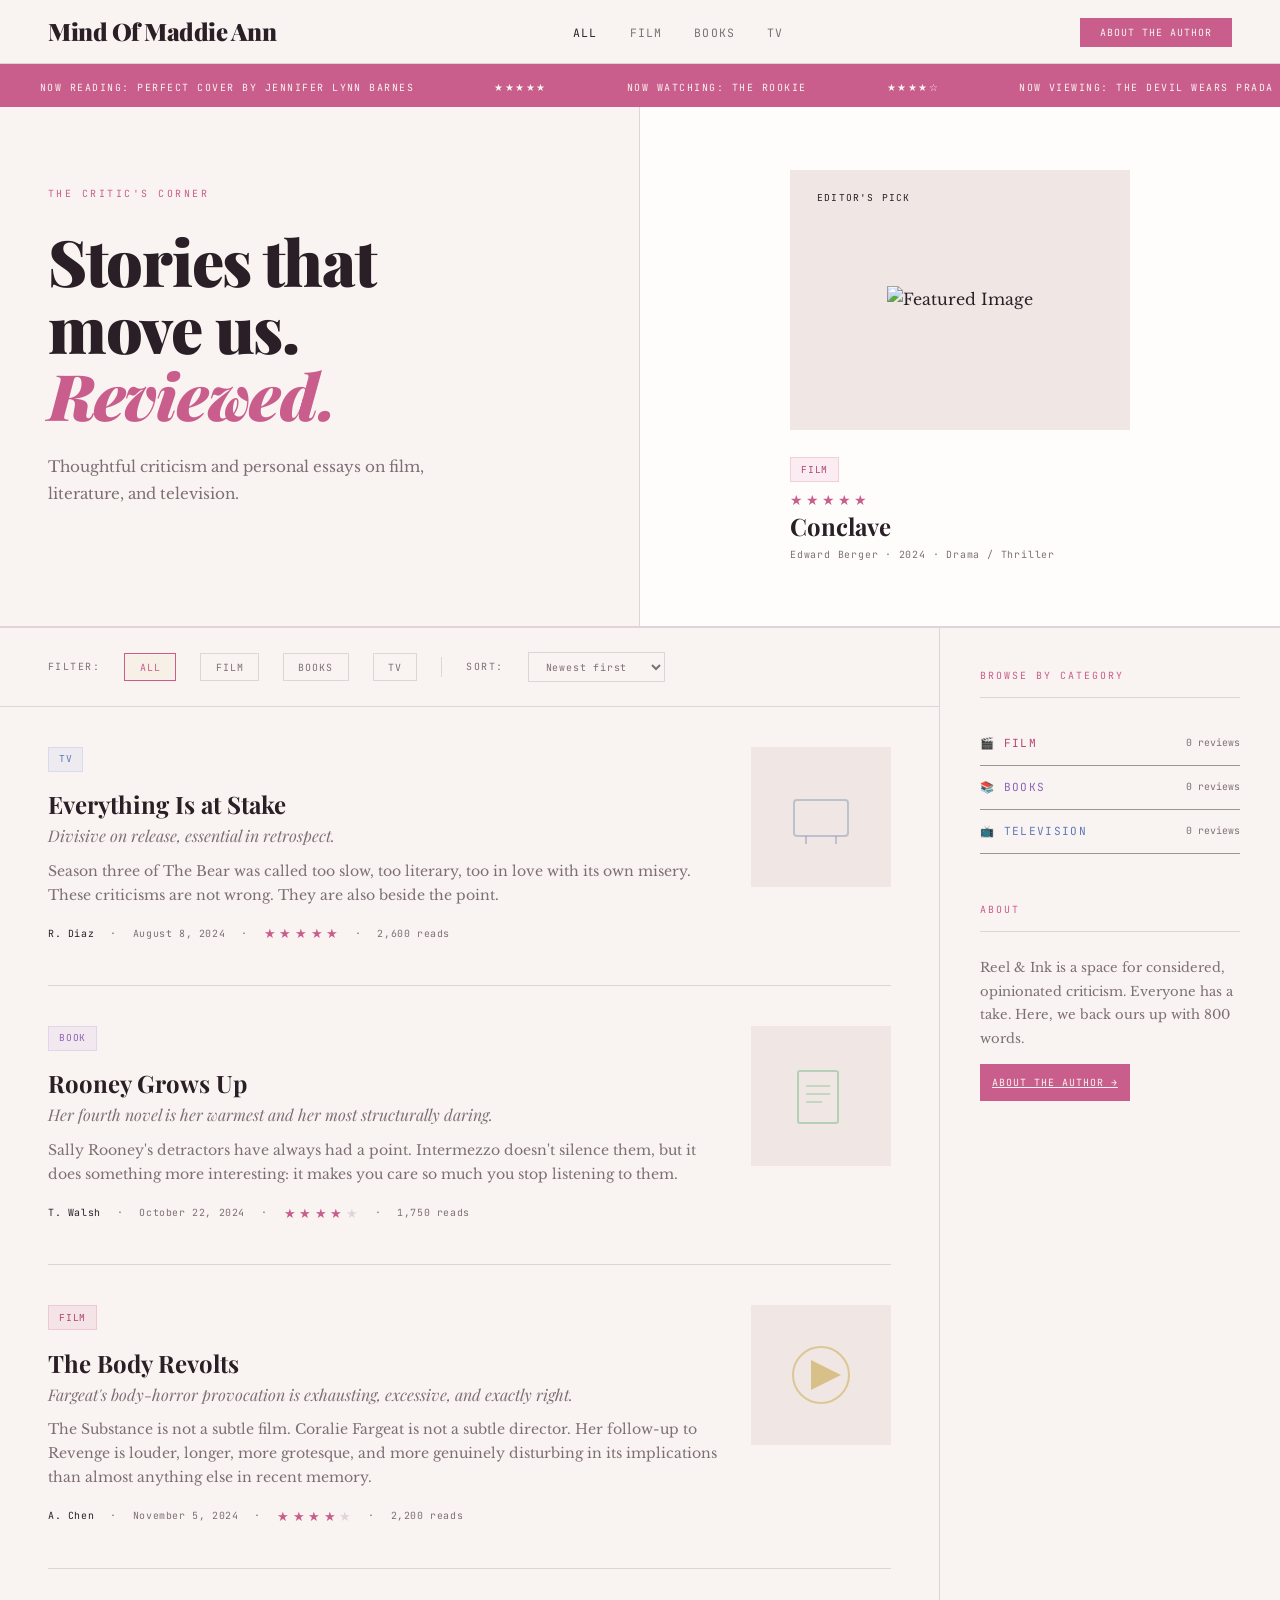
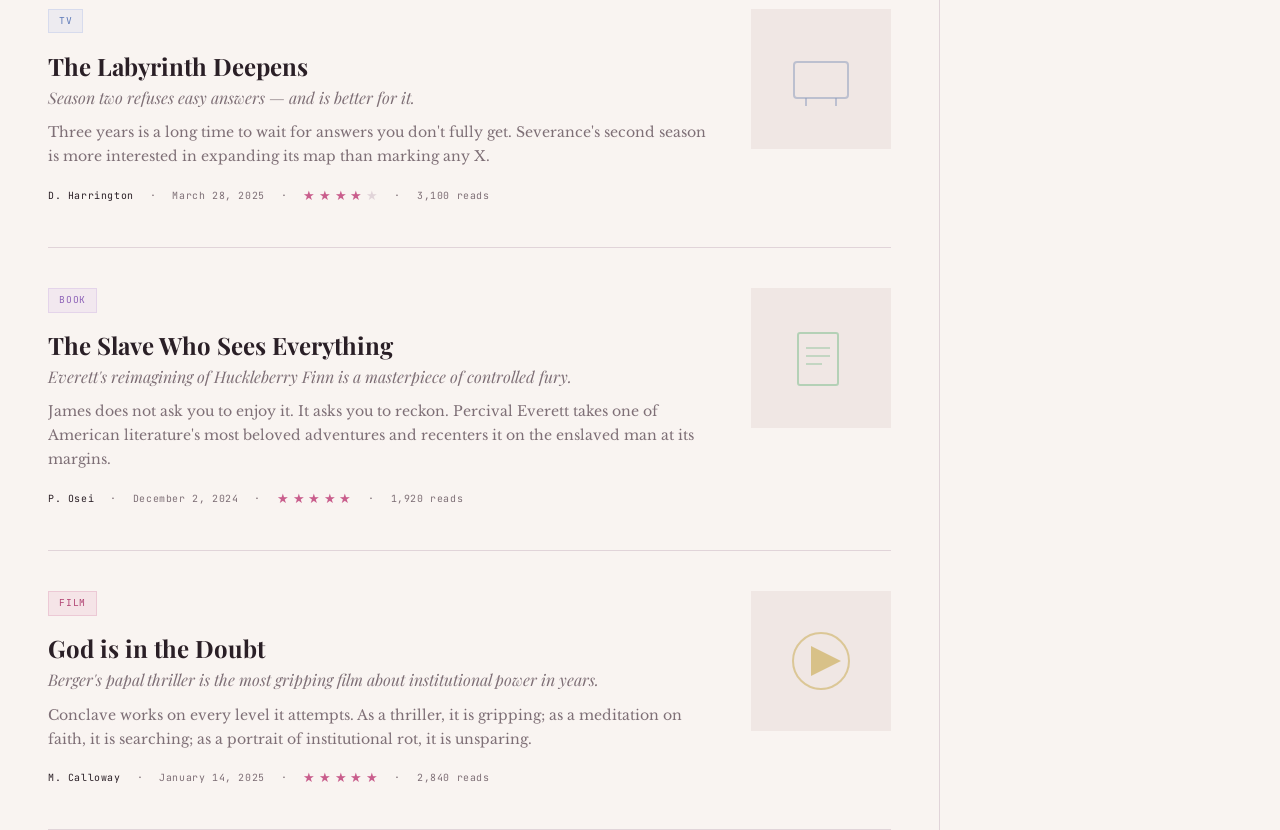
==== commit a25f7e35: "update navigation and side bar is new review up my input" ====
--- a/index.html
+++ b/index.html
@@ -19,14 +19,17 @@
 
   <nav class="nav">
     <div onclick="showView('home')">
-      <a href="index.html" class="nav__logo">Maddie Ann</a>
+      <a href="index.html" class="nav__logo">Mind Of Maddie Ann</a>
     </div>
 
     <ul class="nav__links">
-      <li><a class="nav__link active" href="#" onclick="filterCat('all', this); return false;">All</a></li>
-      <li><a class="nav__link" href="#" onclick="filterCat('film', this); return false;">Film</a></li>
-      <li><a class="nav__link" href="#" onclick="filterCat('book', this); return false;">Books</a></li>
-      <li><a class="nav__link" href="#" onclick="filterCat('tv', this); return false;">TV</a></li>
+      <li><a class="nav__link active" href="#" onclick="renderCategoryPage('all'); return false;">All</a></li>
+
+      <li><a class="nav__link" href="#" onclick="renderCategoryPage('film'); return false;">Film</a></li>
+
+      <li><a class="nav__link" href="#" onclick="renderCategoryPage('book'); return false;">Books</a></li>
+
+      <li><a class="nav__link" href="#" onclick="renderCategoryPage('tv'); return false;">TV</a></li>
     </ul>
 
     <div class="nav__actions">
@@ -72,13 +75,14 @@
         <p class="hero__description">Thoughtful criticism and personal essays on film, literature, and television. </p>
       </div>
 
-      <!-- <div class="hero__right">
-        <div class="featured-card" onclick="openArticle(0)">
+      <div class="hero__right">
+        <div class="featured-card" onclick="openArticle(3)">
           <div class="featured-card__image">
-            <svg width="120" height="120" viewBox="0 0 120 120" fill="none">
+            <!-- <svg width="120" height="120" viewBox="0 0 120 120" fill="none">
               <circle cx="60" cy="60" r="50" stroke="#C8A84B" stroke-width="2" />
               <polygon points="45,35 90,60 45,85" fill="#C8A84B" />
-            </svg>
+            </svg> -->
+            <img src="path/to/featured-image.jpg" alt="Featured Image">
             <div class="featured-card__badge">Editor's Pick</div>
           </div>
           <span class="tag tag--film">Film</span>
@@ -89,7 +93,7 @@
           <h3 class="featured-card__title">Conclave</h3>
           <p class="featured-card__meta">Edward Berger · 2024 · Drama / Thriller</p>
         </div>
-      </div> -->
+      </div> 
     </section>
 
     <!-- Main two-column layout -->
@@ -122,11 +126,6 @@
       <aside class="main-layout__sidebar">
 
         <div class="sidebar__section">
-          <div class="sidebar__heading">Most Read</div>
-          <div id="sidebarMostRead"></div>
-        </div>
-
-        <div class="sidebar__section">
           <div class="sidebar__heading">Browse by Category</div>
           <div class="sidebar__category" onclick="filterCat('film', null)">
             <span class="sidebar__category-name" style="color: var(--color-tag-film-text);">🎬 Film</span>
@@ -153,6 +152,25 @@
     </div>
   </div>
 
+  <div class="view" id="view-category">
+
+    <section class="category-page">
+
+      <div class="category-page__header">
+        <p class="category-page__eyebrow" id="categoryEyebrow">
+          Archive
+        </p>
+
+        <h1 class="category-page__title" id="categoryTitle">
+          Film Reviews
+        </h1>
+      </div>
+
+      <div class="category-grid" id="categoryGrid"></div>
+
+    </section>
+
+  </div>
 
   <!-- ============================================================
      WRITE VIEW
--- a/styles.css
+++ b/styles.css
@@ -8,35 +8,37 @@
    ============================================================ */
 
 :root {
-  /* Background shades (darkest to lightest) */
-  --color-bg-primary:    #0D0D0D;
-  --color-bg-secondary:  #1A1A1A;
-  --color-bg-tertiary:   #2A2A2A;
-
-  /* Text shades */
-  --color-text-primary:  #F5F0E8;
-  --color-text-muted:    #6B6559;
-
-  /* Accent colors */
-  --color-accent:        #D63384;
-  --color-accent-dark:   #A88A30;
-  --color-danger:        #BFE4F9;
-
-  /* Border color */
-  --color-border:        #3A3A3A;
-
-  /* Category tag colors */
-  --color-tag-film-bg:   #bfe4f973;
-  --color-tag-film-text: #C8A84B;
-  --color-tag-film-border: rgba(200, 168, 75, 0.3);
-
-  --color-tag-book-bg:   rgba(90, 138, 106, 0.15);
-  --color-tag-book-text: #7ABB8A;
-  --color-tag-book-border: rgba(90, 138, 106, 0.3);
-
-  --color-tag-tv-bg:     rgba(90, 106, 138, 0.15);
-  --color-tag-tv-text:   #8A9ABB;
-  --color-tag-tv-border: rgba(90, 106, 138, 0.3);
+  
+/* BACKGROUNDS */
+  --color-bg-primary: #F9F4F1;
+  --color-bg-secondary: #FFFDFC;
+  --color-bg-tertiary: #F0E7E4;
+
+  /* TEXT */
+  --color-text-primary: #2A1F26;
+  --color-text-muted: #7E6F76;
+
+  /* ACCENTS */
+  --color-accent: #C95D8C;
+  --color-accent-dark: #A94770;
+
+  /* BORDERS */
+  --color-border: #E1D4D9;
+
+  /* CATEGORY COLORS */
+  --color-tag-film-bg: rgba(201, 93, 140, 0.1);
+  --color-tag-film-text: #B14473;
+  --color-tag-film-border: rgba(201, 93, 140, 0.2);
+
+  --color-tag-book-bg: rgba(172, 128, 214, 0.1);
+  --color-tag-book-text: #8E63B8;
+  --color-tag-book-border: rgba(172, 128, 214, 0.2);
+
+  --color-tag-tv-bg: rgba(125, 155, 225, 0.1);
+  --color-tag-tv-text: #5D79B8;
+  --color-tag-tv-border: rgba(125, 155, 225, 0.2);
+
+
 
   /* Fonts — swap these to change the whole site's feel */
   --font-display: 'Playfair Display', serif;  /* headings */
@@ -1134,4 +1136,97 @@
 
   /* Single-column form */
   .form-grid { grid-template-columns: 1fr; }
+}
+
+.category-page {
+  padding: 4rem 3rem;
+}
+
+.category-page__header {
+  margin-bottom: 3rem;
+  border-bottom: 1px solid var(--color-border);
+  padding-bottom: 1.5rem;
+}
+
+.category-page__eyebrow {
+  font-family: var(--font-mono);
+  letter-spacing: 0.15em;
+  text-transform: uppercase;
+  color: var(--color-accent);
+  font-size: 0.7rem;
+  margin-bottom: 0.75rem;
+}
+
+.category-page__title {
+  font-family: var(--font-display);
+  font-size: clamp(2.5rem, 5vw, 4rem);
+  line-height: 1.1;
+}
+
+/* BOOTSTRAP STYLE GRID */
+.category-grid {
+  display: grid;
+  grid-template-columns: repeat(3, 1fr);
+  gap: 2rem;
+}
+
+/* CATEGORY CARD */
+.category-card {
+  background: var(--color-bg-secondary);
+  border: 1px solid var(--color-border);
+  cursor: pointer;
+  transition:
+    transform 0.25s,
+    border-color 0.25s;
+}
+
+.category-card:hover {
+  transform: translateY(-6px);
+  border-color: var(--color-accent);
+}
+
+.category-card__image {
+  height: 220px;
+  background: var(--color-bg-tertiary);
+  display: flex;
+  align-items: center;
+  justify-content: center;
+}
+
+.category-card__content {
+  padding: 1.5rem;
+}
+
+.category-card__title {
+  font-family: var(--font-display);
+  font-size: 1.4rem;
+  line-height: 1.2;
+  margin: 0.75rem 0;
+}
+
+.category-card__excerpt {
+  color: var(--color-text-muted);
+  font-size: 0.9rem;
+  line-height: 1.7;
+  margin-bottom: 1rem;
+}
+
+.category-card__meta {
+  font-family: var(--font-mono);
+  font-size: 0.7rem;
+  color: var(--color-text-muted);
+  letter-spacing: 0.08em;
+}
+
+/* RESPONSIVE */
+@media (max-width: 1000px) {
+  .category-grid {
+    grid-template-columns: repeat(2, 1fr);
+  }
+}
+
+@media (max-width: 700px) {
+  .category-grid {
+    grid-template-columns: 1fr;
+  }
 }
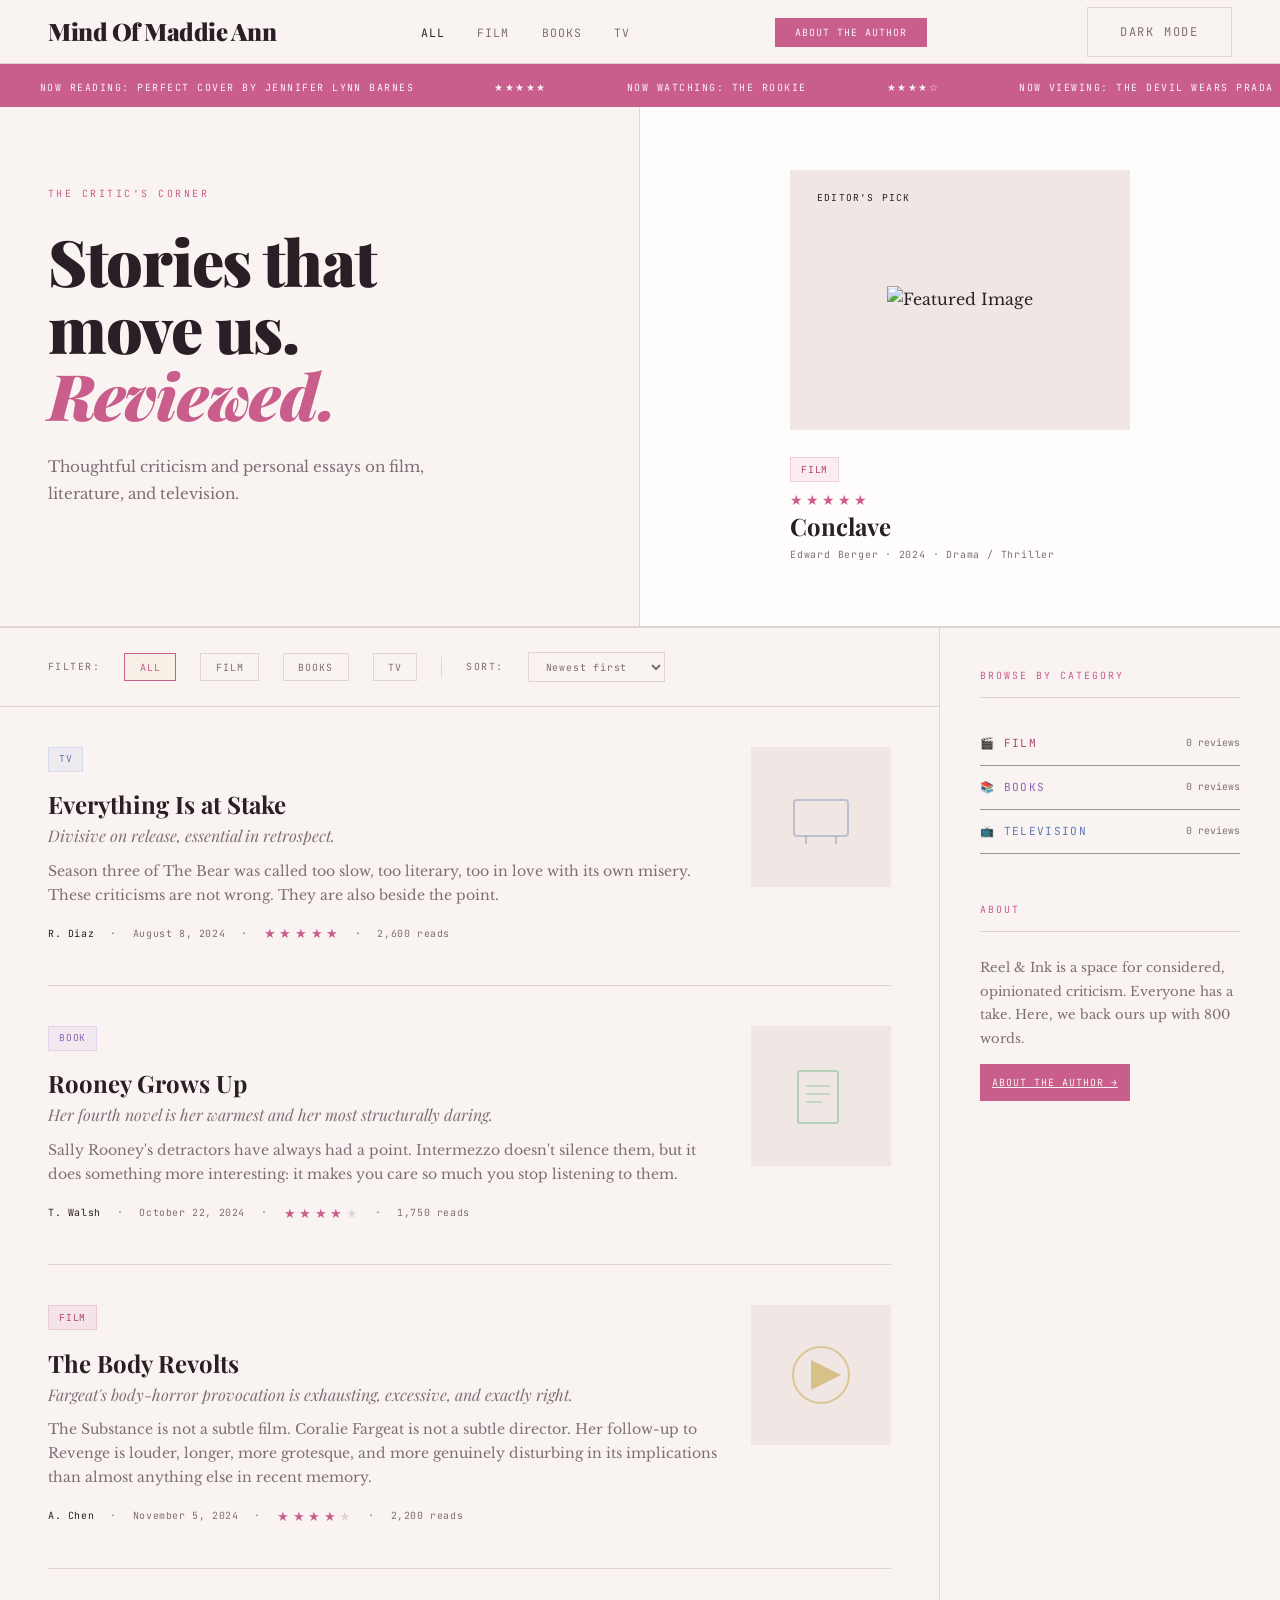
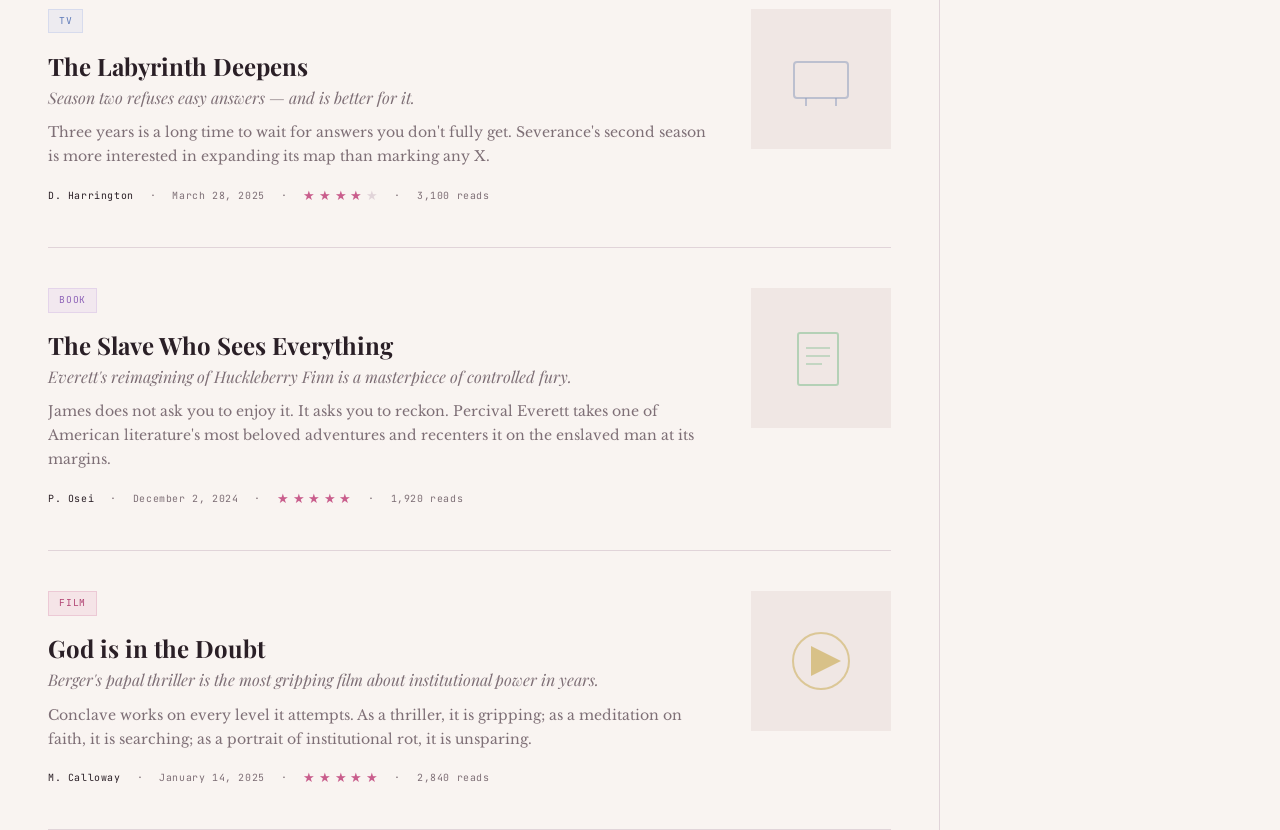
==== commit 0f8c03fb: "dark mode works" ====
--- a/index.html
+++ b/index.html
@@ -37,6 +37,11 @@
         <button class="btn-primary">About the Author</button>
       </a>
     </div>
+
+    <button class="btn-ghost" onclick="toggleDarkMode()">
+      Dark Mode
+    </button>
+
   </nav>
 
 
@@ -93,7 +98,7 @@
           <h3 class="featured-card__title">Conclave</h3>
           <p class="featured-card__meta">Edward Berger · 2024 · Drama / Thriller</p>
         </div>
-      </div> 
+      </div>
     </section>
 
     <!-- Main two-column layout -->
--- a/styles.css
+++ b/styles.css
@@ -1229,4 +1229,27 @@
   .category-grid {
     grid-template-columns: 1fr;
   }
+}
+
+/* ============================================================
+   DARK MODE
+   ============================================================ */
+
+body.dark-mode {
+  --color-bg-primary: #0f0f12;
+  --color-bg-secondary: #17171c;
+  --color-bg-tertiary: #22222a;
+
+  --color-text-primary: #f2f2f2;
+  --color-text-muted: #a0a0aa;
+
+  --color-border: #2a2a33;
+
+  --color-accent: #D63384; /* keep your pink accent */
+  --color-accent-dark: #b82a6e;
+
+  /* soften category colors in dark mode */
+  --color-tag-film-bg: rgba(214, 51, 132, 0.15);
+  --color-tag-book-bg: rgba(138, 101, 220, 0.15);
+  --color-tag-tv-bg: rgba(90, 130, 220, 0.15);
 }
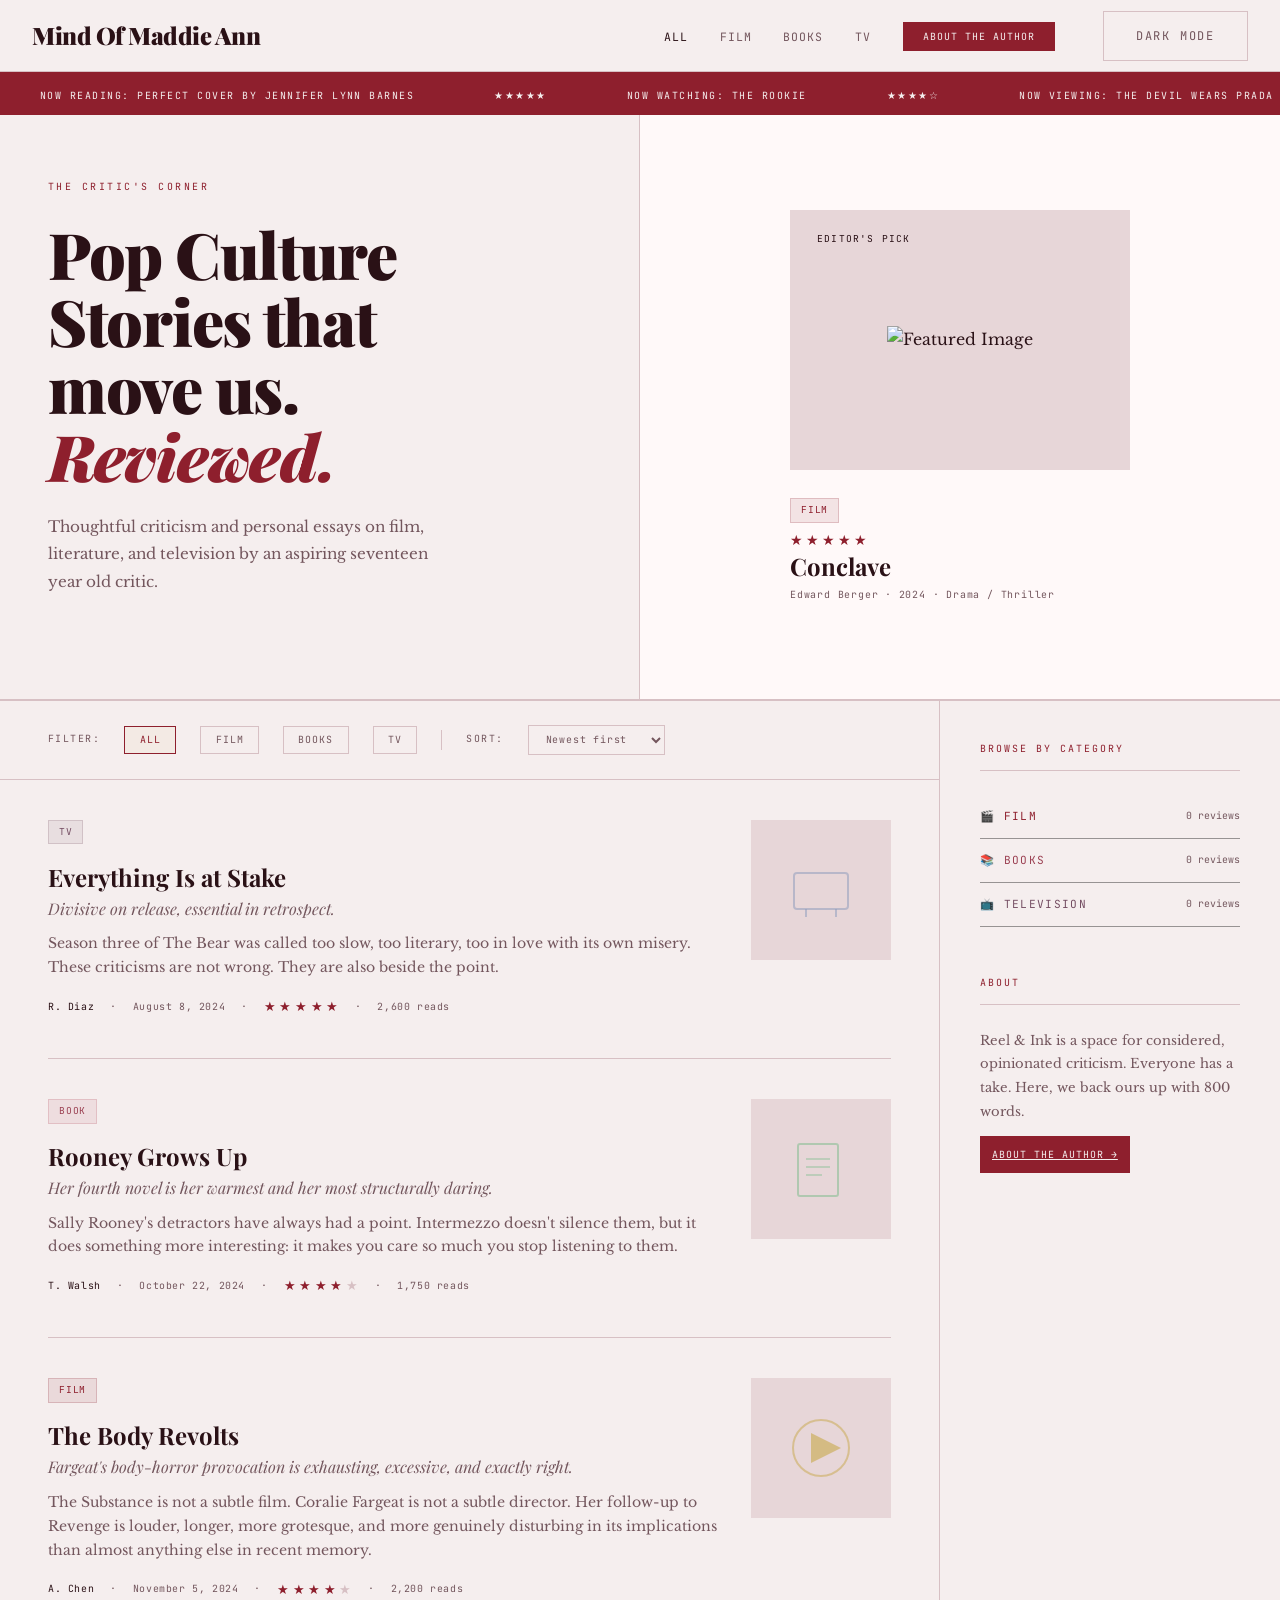
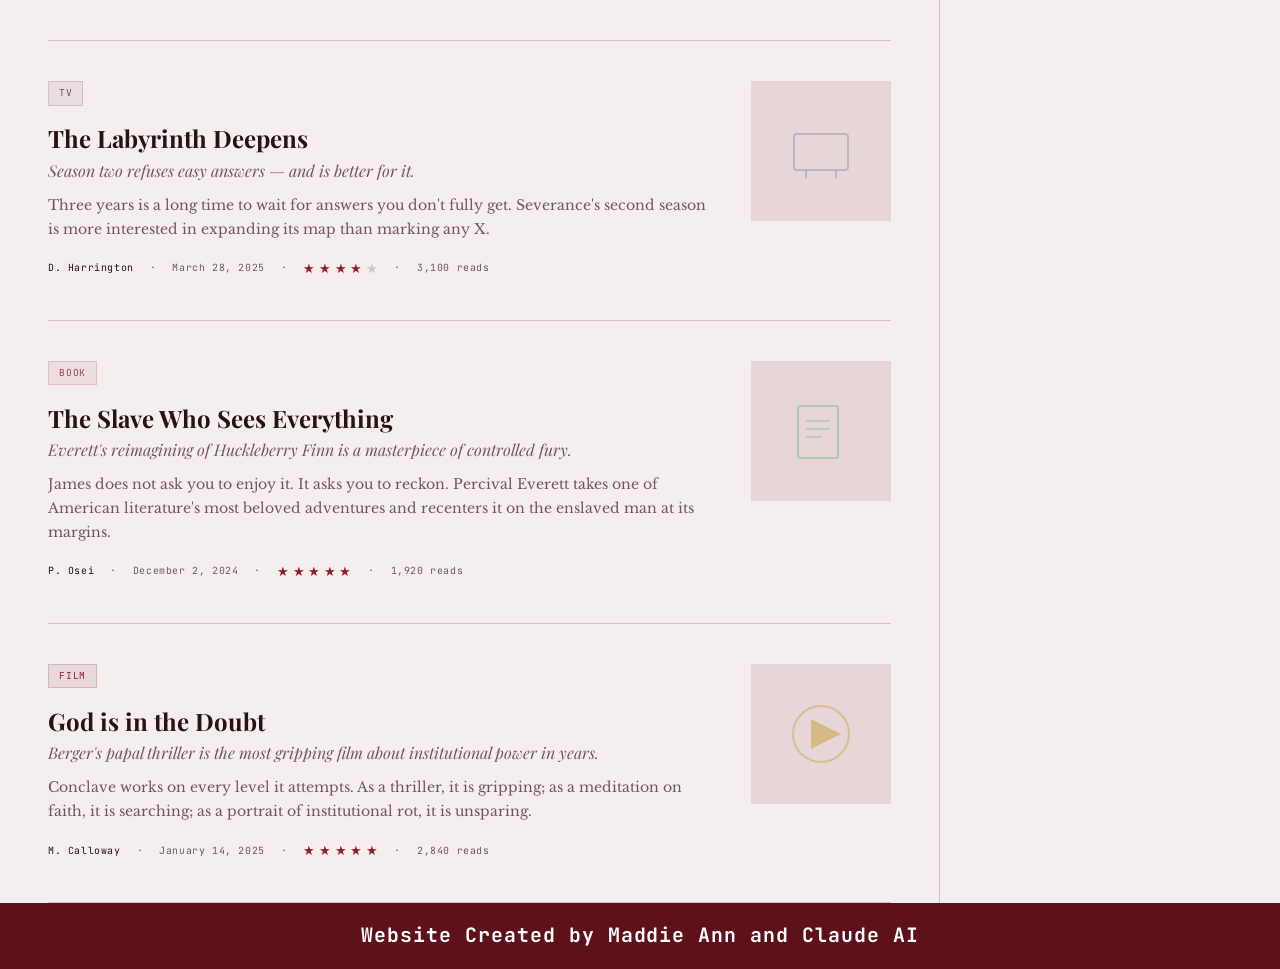
==== commit 332b38c7: "responsive nav, no author page, streaming part of articles," ====
--- a/index.html
+++ b/index.html
@@ -18,32 +18,52 @@
 <body>
 
   <nav class="nav">
-    <div onclick="showView('home')">
-      <a href="index.html" class="nav__logo">Mind Of Maddie Ann</a>
-    </div>
-
-    <ul class="nav__links">
-      <li><a class="nav__link active" href="#" onclick="renderCategoryPage('all'); return false;">All</a></li>
-
-      <li><a class="nav__link" href="#" onclick="renderCategoryPage('film'); return false;">Film</a></li>
-
-      <li><a class="nav__link" href="#" onclick="renderCategoryPage('book'); return false;">Books</a></li>
-
-      <li><a class="nav__link" href="#" onclick="renderCategoryPage('tv'); return false;">TV</a></li>
-    </ul>
-
-    <div class="nav__actions">
-      <a href="about.html">
+    <a href="index.html" class="nav__logo">
+      Mind Of Maddie Ann
+    </a>
+    <!-- Mobile Menu Button -->
+    <button class="nav__toggle" onclick="toggleMenu()">
+      ☰
+    </button>
+    <!-- Navigation Links -->
+    <ul class="nav__links" id="navLinks">
+      <li>
+        <a class="nav__link active" href="#" onclick="renderCategoryPage('all'); return false;">
+          All
+        </a>
+      </li>
+
+      <li>
+        <a class="nav__link" href="#" onclick="renderCategoryPage('film'); return false;">
+          Film
+        </a>
+      </li>
+
+      <li>
+        <a class="nav__link" href="#" onclick="renderCategoryPage('book'); return false;">
+          Books
+        </a>
+      </li>
+
+      <li>
+        <a class="nav__link" href="#" onclick="renderCategoryPage('tv'); return false;">
+          TV
+        </a>
+      </li>
+
+      <li>
+        <a href="about.html">
         <button class="btn-primary">About the Author</button>
       </a>
-    </div>
-
-    <button class="btn-ghost" onclick="toggleDarkMode()">
-      Dark Mode
-    </button>
-
+      </li>
+
+      <li>
+        <button class="btn-ghost" onclick="toggleDarkMode()">
+          Dark Mode
+        </button>
+      </li>
+    </ul>
   </nav>
-
 
   <!-- ============================================================
      TICKER
@@ -76,17 +96,14 @@
     <section class="hero">
       <div class="hero__left">
         <p class="hero__eyebrow">The critic's corner</p>
-        <h1 class="hero__title">Stories that<br>move us. <em>Reviewed.</em></h1>
-        <p class="hero__description">Thoughtful criticism and personal essays on film, literature, and television. </p>
+        <h1 class="hero__title">Pop Culture Stories that<br>move us. <em>Reviewed.</em></h1>
+        <p class="hero__description">Thoughtful criticism and personal essays on film, literature, and television by an
+          aspiring seventeen year old critic. </p>
       </div>
 
       <div class="hero__right">
         <div class="featured-card" onclick="openArticle(3)">
           <div class="featured-card__image">
-            <!-- <svg width="120" height="120" viewBox="0 0 120 120" fill="none">
-              <circle cx="60" cy="60" r="50" stroke="#C8A84B" stroke-width="2" />
-              <polygon points="45,35 90,60 45,85" fill="#C8A84B" />
-            </svg> -->
             <img src="path/to/featured-image.jpg" alt="Featured Image">
             <div class="featured-card__badge">Editor's Pick</div>
           </div>
@@ -277,8 +294,12 @@
   </div>
 
 
-  <!-- Toast notification -->
-  <div class="toast" id="toast">Review Published!</div>
+  <!-- Toast notification
+  <div class="toast" id="toast">Review Published!</div> -->
+
+  <div class="footer">
+    <h1> Website Created by Maddie Ann and Claude AI</h1>
+  </div>
 
   <script src="scripts.js"></script>
 </body>
--- a/styles.css
+++ b/styles.css
@@ -8,58 +8,70 @@
    ============================================================ */
 
 :root {
-  
-/* BACKGROUNDS */
-  --color-bg-primary: #F9F4F1;
-  --color-bg-secondary: #FFFDFC;
-  --color-bg-tertiary: #F0E7E4;
+
+  /* BACKGROUNDS */
+  --color-bg-primary: #F5EEEE;
+  --color-bg-secondary: #FFF9F9;
+  --color-bg-tertiary: #E7D6D8;
 
   /* TEXT */
-  --color-text-primary: #2A1F26;
-  --color-text-muted: #7E6F76;
-
-  /* ACCENTS */
-  --color-accent: #C95D8C;
-  --color-accent-dark: #A94770;
+  --color-text-primary: #2A1116;
+  --color-text-muted: #73565D;
+
+  /* MAIN WINE COLORS */
+  --color-accent: #8E1F2D;
+  --color-accent-dark: #6E1823;
+
+  --color-wine: #8E1F2D;
+  --color-wine-dark: #5E111B;
+  --color-wine-light: #B14558;
+
+  /* SOFT NEON PINK */
+  --color-highlight: #F6A3B4;
+
+  /* GLOW */
+  --color-glow: rgba(246, 163, 180, 0.35);
 
   /* BORDERS */
-  --color-border: #E1D4D9;
+  --color-border: #D7C0C4;
 
   /* CATEGORY COLORS */
-  --color-tag-film-bg: rgba(201, 93, 140, 0.1);
-  --color-tag-film-text: #B14473;
-  --color-tag-film-border: rgba(201, 93, 140, 0.2);
-
-  --color-tag-book-bg: rgba(172, 128, 214, 0.1);
-  --color-tag-book-text: #8E63B8;
-  --color-tag-book-border: rgba(172, 128, 214, 0.2);
-
-  --color-tag-tv-bg: rgba(125, 155, 225, 0.1);
-  --color-tag-tv-text: #5D79B8;
-  --color-tag-tv-border: rgba(125, 155, 225, 0.2);
-
+  --color-tag-film-bg: rgba(142, 31, 45, 0.10);
+  --color-tag-film-text: #8E1F2D;
+  --color-tag-film-border: rgba(142, 31, 45, 0.2);
+
+  --color-tag-book-bg: rgba(177, 69, 88, 0.10);
+  --color-tag-book-text: #9B4052;
+  --color-tag-book-border: rgba(177, 69, 88, 0.2);
+
+  --color-tag-tv-bg: rgba(116, 77, 98, 0.10);
+  --color-tag-tv-text: #744D62;
+  --color-tag-tv-border: rgba(116, 77, 98, 0.2);
 
 
   /* Fonts — swap these to change the whole site's feel */
-  --font-display: 'Playfair Display', serif;  /* headings */
-  --font-body:    'Libre Baskerville', serif;  /* body text */
-  --font-mono:    'JetBrains Mono', monospace; /* labels, tags, UI */
+  --font-display: 'Playfair Display', serif;
+  /* headings */
+  --font-body: 'Libre Baskerville', serif;
+  /* body text */
+  --font-mono: 'JetBrains Mono', monospace;
+  /* labels, tags, UI */
 
   /* Spacing scale */
-  --space-xs:  0.5rem;
-  --space-sm:  1rem;
-  --space-md:  1.5rem;
-  --space-lg:  2.5rem;
-  --space-xl:  4rem;
+  --space-xs: 0.5rem;
+  --space-sm: 1rem;
+  --space-md: 1.5rem;
+  --space-lg: 2.5rem;
+  --space-xl: 4rem;
 
   /* Font sizes */
-  --text-xs:   0.62rem;
-  --text-sm:   0.72rem;
+  --text-xs: 0.62rem;
+  --text-sm: 0.72rem;
   --text-base: 1rem;
-  --text-lg:   1.25rem;
-  --text-xl:   1.5rem;
-  --text-2xl:  2rem;
-  --text-3xl:  2.5rem;
+  --text-lg: 1.25rem;
+  --text-xl: 1.5rem;
+  --text-2xl: 2rem;
+  --text-3xl: 2.5rem;
 }
 
 
@@ -67,7 +79,9 @@
    2. RESET & BASE
    ============================================================ */
 
-*, *::before, *::after {
+*,
+*::before,
+*::after {
   margin: 0;
   padding: 0;
   box-sizing: border-box;
@@ -116,25 +130,34 @@
 }
 
 /* Muted text */
-.text-muted { color: var(--color-text-muted); }
+.text-muted {
+  color: var(--color-text-muted);
+}
 
 /* Accent colored text */
-.text-accent { color: var(--color-accent); }
+.text-accent {
+  color: var(--color-accent);
+}
 
 
 /* ============================================================
    4. VIEW SYSTEM — controls which page is visible
    ============================================================ */
 
-.view { display: none; }
-.view.active { display: block; }
+.view {
+  display: none;
+}
+
+.view.active {
+  display: block;
+}
 
 
 /* ============================================================
    5. NAVIGATION
    ============================================================ */
 
-.nav {
+/* .nav {
   position: sticky;
   top: 0;
   z-index: 200;
@@ -147,7 +170,6 @@
   height: 64px;
 }
 
-/* Site logo */
 .nav__logo {
   font-family: var(--font-display);
   font-size: var(--text-xl);
@@ -158,7 +180,6 @@
   text-decoration: none;
 } 
 
-/* Nav link list */
 .nav__links {
   display: flex;
   gap: 2rem;
@@ -181,11 +202,125 @@
   color: var(--color-text-primary);
 }
 
-/* Right side of nav */
 .nav__actions {
   display: flex;
   align-items: center;
   gap: var(--space-sm);
+}  */
+
+/* =========================================================
+   NAVBAR
+========================================================= */
+
+.nav {
+  position: sticky;
+  top: 0;
+  z-index: 999;
+
+  height: 72px;
+  padding: 0 2rem;
+
+  display: flex;
+  align-items: center;
+  justify-content: space-between;
+
+  background: var(--color-bg-primary);
+  border-bottom: 1px solid var(--color-border);
+}
+
+/* Logo */
+.nav__logo {
+  font-family: var(--font-display);
+  font-size: var(--text-xl);
+  font-weight: 900;
+  color: var(--color-text-primary);
+  text-decoration: none;
+  letter-spacing: -0.02em;
+}
+
+/* Links */
+.nav__links {
+  display: flex;
+  align-items: center;
+  gap: 2rem;
+
+  list-style: none;
+}
+
+/* Individual Link */
+.nav__link {
+  font-family: var(--font-mono);
+  font-size: var(--text-sm);
+
+  text-transform: uppercase;
+  letter-spacing: 0.08em;
+
+  color: var(--color-text-muted);
+  text-decoration: none;
+
+  transition: 0.2s;
+}
+
+.nav__link:hover,
+.nav__link.active {
+  color: var(--color-text-primary);
+}
+
+/* Hamburger Button */
+.nav__toggle {
+  display: none;
+
+  background: none;
+  border: none;
+
+  color: var(--color-text-primary);
+
+  font-size: 2rem;
+  cursor: pointer;
+}
+
+/* =========================================================
+   MOBILE
+========================================================= */
+
+@media (max-width: 850px) {
+
+  .nav {
+    padding: 0 1.25rem;
+  }
+
+  .nav__toggle {
+    display: block;
+  }
+
+  .nav__links {
+    position: absolute;
+
+    top: 72px;
+    left: 0;
+    right: 0;
+
+    background: var(--color-bg-primary);
+
+    border-bottom: 1px solid var(--color-border);
+
+    flex-direction: column;
+    align-items: flex-start;
+
+    padding: 1.5rem;
+
+    gap: 1.25rem;
+
+    display: none;
+  }
+
+  .nav__links.active {
+    display: flex;
+  }
+
+  .nav__link {
+    font-size: 0.9rem;
+  }
 }
 
 
@@ -337,8 +472,13 @@
 }
 
 @keyframes ticker-scroll {
-  from { transform: translateX(0); }
-  to   { transform: translateX(-50%); }
+  from {
+    transform: translateX(0);
+  }
+
+  to {
+    transform: translateX(-50%);
+  }
 }
 
 
@@ -1086,7 +1226,7 @@
 /* ============================================================
    19. TOAST NOTIFICATION
    ============================================================ */
-
+/* 
 .toast {
   position: fixed;
   bottom: 2rem;
@@ -1108,34 +1248,73 @@
 .toast.active {
   transform: translateY(0);
   opacity: 1;
-}
-
-
-/* ============================================================
-   20. RESPONSIVE — mobile adjustments
+} */
+
+
+/* ============================================================
+   20. FOOTER 
+   ============================================================ */
+
+.footer {
+  background-color: #5E111B;
+  color: white;
+  text-align: center;
+  padding: var(--space-sm);
+  font-family: var(--font-mono);
+  font-size: var(--text-xs);
+  letter-spacing: 0.1em;
+}
+
+/* ============================================================
+   21. RESPONSIVE — mobile adjustments
    ============================================================ */
 
 @media (max-width: 900px) {
-  .nav { padding: 0 1.5rem; }
+  .nav {
+    padding: 0 1.5rem;
+  }
 
   /* Stack the hero vertically, hide right panel */
-  .hero { grid-template-columns: 1fr; }
-  .hero__right { display: none; }
-  .hero__left { padding: var(--space-xl) var(--space-lg); }
+  .hero {
+    grid-template-columns: 1fr;
+  }
+
+  .hero__right {
+    display: none;
+  }
+
+  .hero__left {
+    padding: var(--space-xl) var(--space-lg);
+  }
 
   /* Single-column layout */
-  .main-layout { grid-template-columns: 1fr; }
-  .main-layout__sidebar { display: none; }
+  .main-layout {
+    grid-template-columns: 1fr;
+  }
+
+  .main-layout__sidebar {
+    display: none;
+  }
 
   .article-list,
-  .filter-bar { padding-left: var(--space-md); padding-right: var(--space-md); }
+  .filter-bar {
+    padding-left: var(--space-md);
+    padding-right: var(--space-md);
+  }
 
   /* Stack card thumbnail below text */
-  .article-card { grid-template-columns: 1fr; }
-  .article-card__image { height: 180px; }
+  .article-card {
+    grid-template-columns: 1fr;
+  }
+
+  .article-card__image {
+    height: 180px;
+  }
 
   /* Single-column form */
-  .form-grid { grid-template-columns: 1fr; }
+  .form-grid {
+    grid-template-columns: 1fr;
+  }
 }
 
 .category-page {
@@ -1232,24 +1411,64 @@
 }
 
 /* ============================================================
-   DARK MODE
+   22. DARK MODE
    ============================================================ */
 
 body.dark-mode {
-  --color-bg-primary: #0f0f12;
-  --color-bg-secondary: #17171c;
-  --color-bg-tertiary: #22222a;
-
-  --color-text-primary: #f2f2f2;
-  --color-text-muted: #a0a0aa;
-
-  --color-border: #2a2a33;
-
-  --color-accent: #D63384; /* keep your pink accent */
-  --color-accent-dark: #b82a6e;
-
-  /* soften category colors in dark mode */
-  --color-tag-film-bg: rgba(214, 51, 132, 0.15);
-  --color-tag-book-bg: rgba(138, 101, 220, 0.15);
-  --color-tag-tv-bg: rgba(90, 130, 220, 0.15);
+
+  /* BACKGROUNDS */
+  --color-bg-primary: #120508;
+  --color-bg-secondary: #1B0A0E;
+  --color-bg-tertiary: #2A1218;
+
+  /* TEXT */
+  --color-text-primary: #FFECEF;
+  --color-text-muted: #B798A0;
+
+  /* MAIN WINE */
+  --color-accent: #B52A3F;
+  --color-accent-dark: #8E1F2D;
+
+  --color-wine: #B52A3F;
+  --color-wine-dark: #731322;
+  --color-wine-light: #D75A71;
+
+  /* NEON PINK HIGHLIGHT */
+  --color-highlight: #FFB2C2;
+
+  /* GLOW */
+  --color-glow: rgba(255, 178, 194, 0.45);
+
+  /* BORDERS */
+  --color-border: #3B1820;
+
+  /* CATEGORY COLORS */
+  --color-tag-film-bg: rgba(181, 42, 63, 0.16);
+  --color-tag-film-text: #FFB6C5;
+  --color-tag-film-border: rgba(181, 42, 63, 0.25);
+
+  --color-tag-book-bg: rgba(215, 90, 113, 0.16);
+  --color-tag-book-text: #FFC4CF;
+  --color-tag-book-border: rgba(215, 90, 113, 0.25);
+
+  --color-tag-tv-bg: rgba(133, 95, 122, 0.16);
+  --color-tag-tv-text: #E1C5D5;
+  --color-tag-tv-border: rgba(133, 95, 122, 0.25);
+
+}
+
+body,
+.nav,
+.article-card,
+.category-card,
+.featured-card,
+.filter-bar,
+.sidebar__section,
+.form-control,
+button {
+  transition:
+    background-color 0.35s ease,
+    color 0.35s ease,
+    border-color 0.35s ease,
+    box-shadow 0.35s ease;
 }
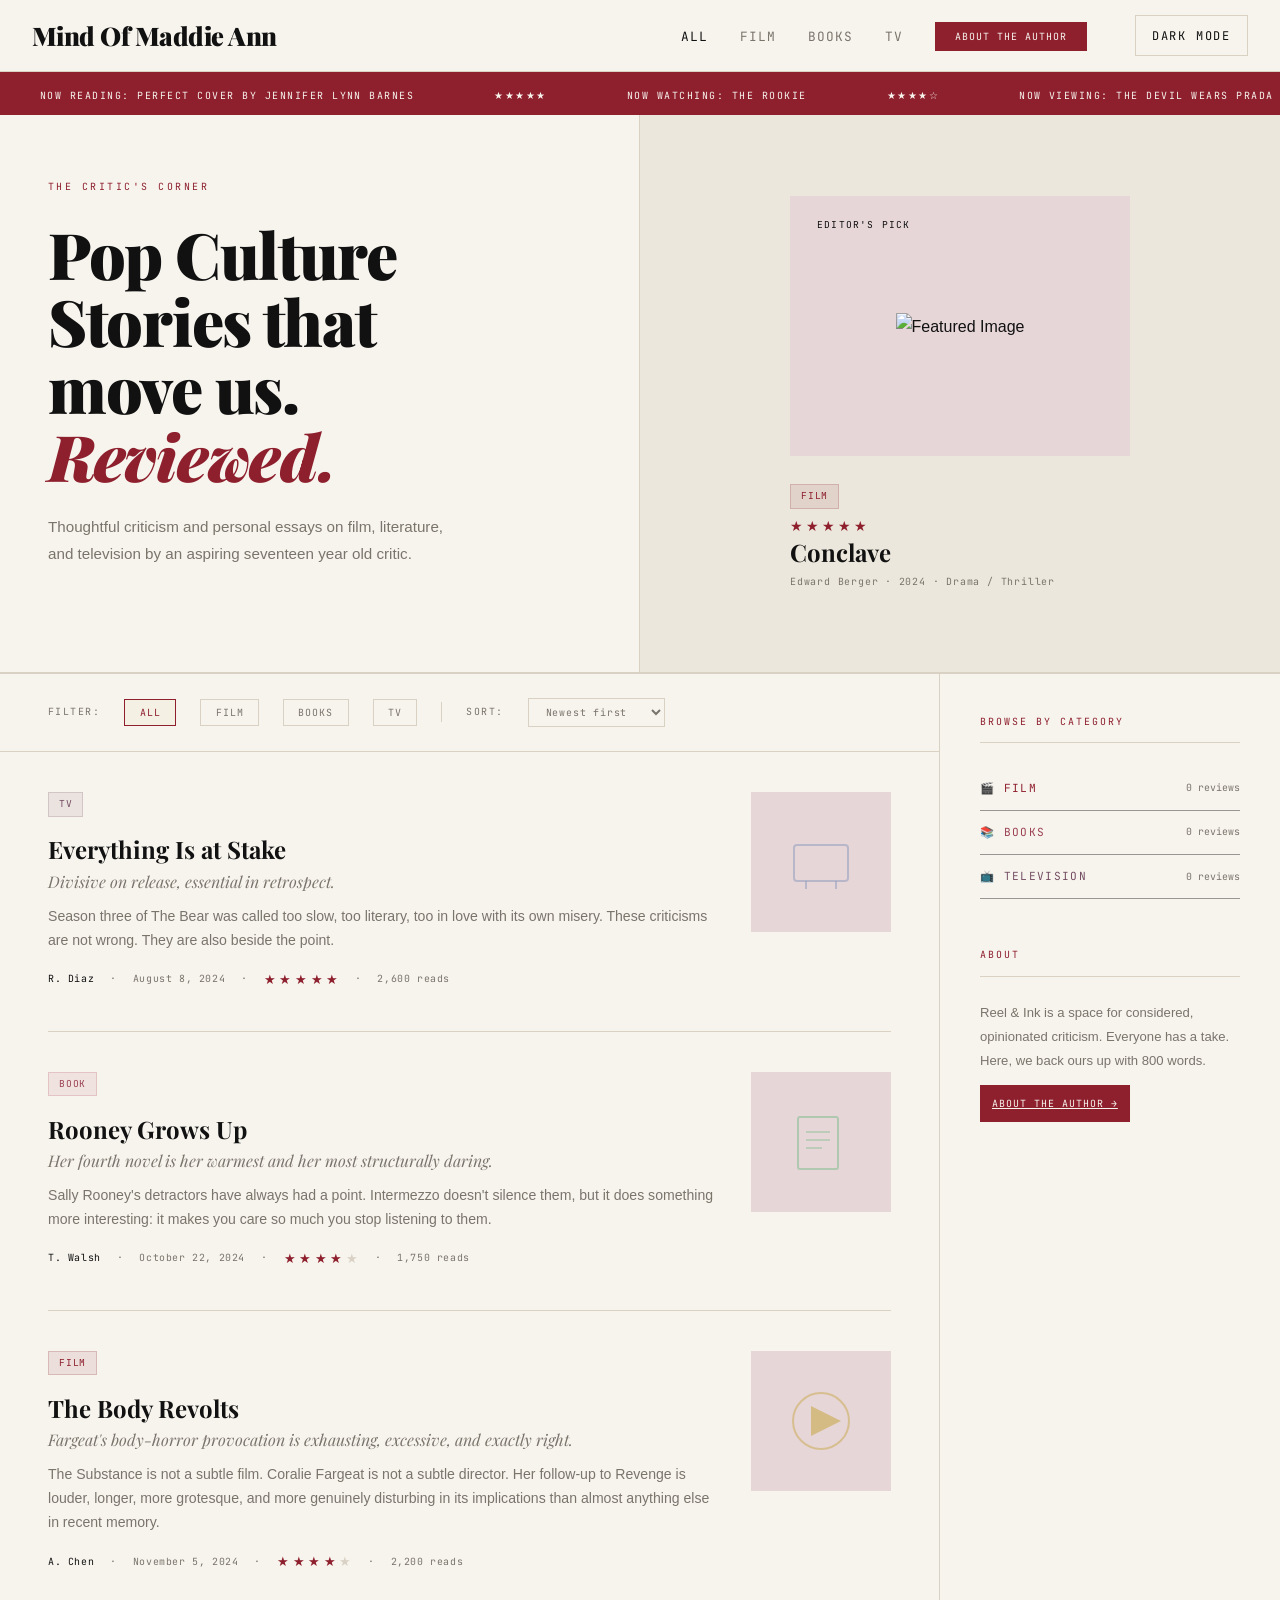
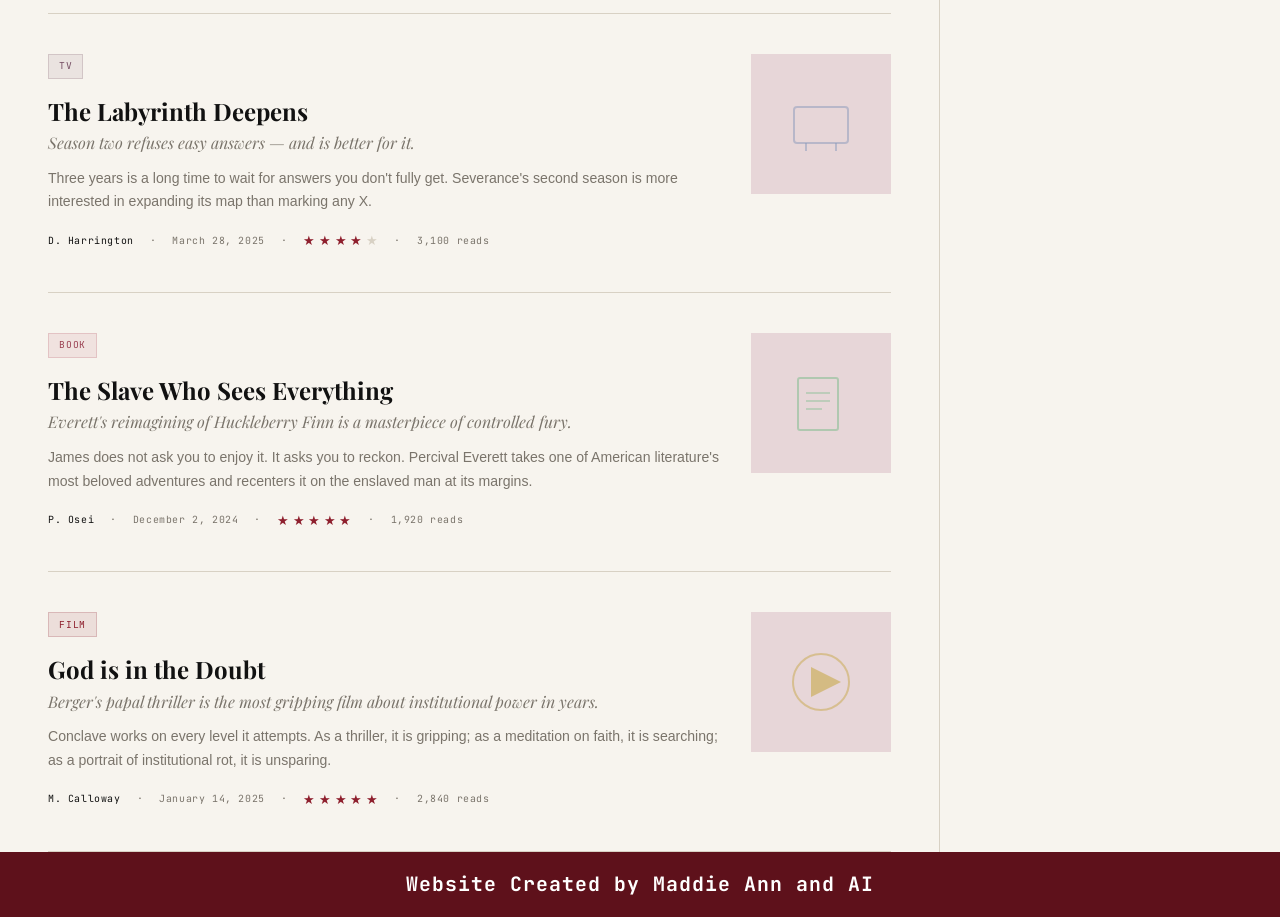
==== commit 795262e0: "about page CSS and JS integrated into correct files, working author page, working dark mode across N" ====
--- a/index.html
+++ b/index.html
@@ -298,7 +298,7 @@
   <div class="toast" id="toast">Review Published!</div> -->
 
   <div class="footer">
-    <h1> Website Created by Maddie Ann and Claude AI</h1>
+    <h1> Website Created by Maddie Ann and AI</h1>
   </div>
 
   <script src="scripts.js"></script>
--- a/styles.css
+++ b/styles.css
@@ -357,7 +357,7 @@
   background: transparent;
   border: 1px solid var(--color-border);
   color: var(--color-text-muted);
-  padding: 1rem 2rem;
+  padding: 0.7rem 1rem;
   font-family: var(--font-mono);
   font-size: 0.75rem;
   letter-spacing: 0.15em;
@@ -1471,4 +1471,440 @@
     color 0.35s ease,
     border-color 0.35s ease,
     box-shadow 0.35s ease;
-}+}
+
+
+/* ==================================================================================================================
+=========================================================
+=========================================================
+=========================================================
+==================================================================================================================
+=========================================================
+=========================================================
+   ABBOUUT PAGEEE
+========================================================
+=========================================================
+========================================================== */
+
+
+
+
+/* =========================================================
+   ROOT
+========================================================= */
+
+:root {
+
+  --color-bg-primary: #F7F4EE;
+  --color-bg-secondary: #ECE7DC;
+
+  --color-text-primary: #111111;
+  --color-text-secondary: #4B4B4B;
+  --color-text-muted: #7A746B;
+
+  --color-border: #D8D1C4;
+
+  --gold: #C8A84B;
+  --wine: #5B2333;
+
+  --font-display: 'Playfair Display', serif;
+  --font-body: 'Inter', sans-serif;
+  --font-mono: 'JetBrains Mono', monospace;
+}
+
+body.dark-mode {
+
+  --color-bg-primary: #111111;
+  --color-bg-secondary: #1B1B1B;
+
+  --color-text-primary: #F5F5F5;
+  --color-text-secondary: #C8C8C8;
+  --color-text-muted: #8E8E8E;
+
+  --color-border: #2D2D2D;
+}
+
+/* =========================================================
+   GLOBAL
+========================================================= */
+
+* {
+  margin: 0;
+  padding: 0;
+  box-sizing: border-box;
+}
+
+body {
+  background: var(--color-bg-primary);
+  color: var(--color-text-primary);
+
+  font-family: var(--font-body);
+
+  transition: 0.3s ease;
+}
+
+/* =========================================================
+   NAVBAR
+========================================================= */
+
+.nav {
+
+  position: sticky;
+  top: 0;
+  z-index: 999;
+
+  height: 72px;
+
+  display: flex;
+  align-items: center;
+  justify-content: space-between;
+
+  padding: 0 2rem;
+
+  background: rgba(247,244,238,0.85);
+
+  backdrop-filter: blur(14px);
+
+  border-bottom: 1px solid var(--color-border);
+}
+
+body.dark-mode .nav {
+  background: rgba(17,17,17,0.8);
+}
+
+.nav__logo {
+
+  font-family: var(--font-display);
+  font-size: 1.6rem;
+  font-weight: 900;
+
+  text-decoration: none;
+
+  color: var(--color-text-primary);
+}
+
+.nav__links {
+
+  display: flex;
+  gap: 2rem;
+
+  list-style: none;
+}
+
+.nav__link {
+
+  text-decoration: none;
+
+  color: var(--color-text-muted);
+
+  text-transform: uppercase;
+  letter-spacing: 0.08em;
+
+  font-size: 0.8rem;
+
+  transition: 0.2s;
+}
+
+.nav__link:hover,
+.nav__link.active {
+
+  color: var(--color-text-primary);
+}
+
+.btn-ghost {
+
+  border: 1px solid var(--color-border);
+
+  background: transparent;
+
+  color: var(--color-text-primary);
+
+  padding: 0.7rem 1rem;
+
+  cursor: pointer;
+}
+
+/* =========================================================
+   HERO
+========================================================= */
+
+.about-hero {
+
+  padding: 7rem 8%;
+
+  display: grid;
+  grid-template-columns: 1.2fr 0.8fr;
+
+  gap: 4rem;
+
+  border-bottom: 1px solid var(--color-border);
+}
+
+.about-hero__eyebrow {
+
+  font-family: var(--font-mono);
+
+  text-transform: uppercase;
+
+  letter-spacing: 0.1em;
+
+  color: var(--gold);
+
+  margin-bottom: 1rem;
+}
+
+.about-hero__title {
+
+  font-family: var(--font-display);
+
+  font-size: clamp(3rem, 8vw, 6rem);
+
+  line-height: 0.95;
+
+  margin-bottom: 2rem;
+}
+
+.about-hero__intro {
+
+  max-width: 650px;
+
+  line-height: 1.9;
+
+  font-size: 1.1rem;
+
+  color: var(--color-text-secondary);
+}
+
+.about-hero__image {
+
+  display: flex;
+  justify-content: center;
+  align-items: center;
+}
+
+.about-hero__portrait {
+
+  width: 320px;
+  height: 420px;
+
+  border-radius: 2rem;
+
+  background:
+    linear-gradient(
+      135deg,
+      rgba(200,168,75,0.15),
+      rgba(91,35,51,0.15)
+    );
+
+  border: 1px solid var(--color-border);
+
+  display: flex;
+  justify-content: center;
+  align-items: center;
+
+  font-family: var(--font-display);
+
+  font-size: 7rem;
+  font-weight: 900;
+}
+
+/* =========================================================
+   CONTENT
+========================================================= */
+
+.about-layout {
+
+  padding: 5rem 8%;
+
+  display: grid;
+  grid-template-columns: 2fr 1fr;
+
+  gap: 5rem;
+}
+
+.about-section {
+
+  margin-bottom: 5rem;
+}
+
+.about-section__label {
+
+  font-family: var(--font-mono);
+
+  text-transform: uppercase;
+
+  letter-spacing: 0.08em;
+
+  color: var(--gold);
+
+  margin-bottom: 1rem;
+}
+
+.about-section h2 {
+
+  font-family: var(--font-display);
+
+  font-size: clamp(2rem,5vw,3.5rem);
+
+  margin-bottom: 2rem;
+}
+
+.about-section p {
+
+  line-height: 1.9;
+
+  color: var(--color-text-secondary);
+
+  margin-bottom: 1.5rem;
+}
+
+/* =========================================================
+   CARDS
+========================================================= */
+
+.about-grid {
+
+  display: grid;
+  grid-template-columns: repeat(2,1fr);
+
+  gap: 1.5rem;
+
+  margin-top: 2rem;
+}
+
+.about-card {
+
+  padding: 2rem;
+
+  border-radius: 1.5rem;
+
+  border: 1px solid var(--color-border);
+
+  background: var(--color-bg-secondary);
+
+  transition: 0.25s;
+}
+
+.about-card:hover {
+
+  transform: translateY(-4px);
+}
+
+.about-card h3 {
+
+  font-family: var(--font-display);
+
+  margin-bottom: 1rem;
+
+  font-size: 1.5rem;
+}
+
+/* =========================================================
+   QUOTE
+========================================================= */
+
+.about-quote {
+
+  margin-top: 4rem;
+
+  padding-left: 2rem;
+
+  border-left: 3px solid var(--gold);
+}
+
+.about-quote p {
+
+  font-family: var(--font-display);
+
+  font-size: 2rem;
+
+  line-height: 1.4;
+}
+
+/* =========================================================
+   SIDEBAR
+========================================================= */
+
+.about-sidebar {
+
+  display: flex;
+  flex-direction: column;
+
+  gap: 2rem;
+}
+
+.sidebar-card {
+
+  padding: 2rem;
+
+  border-radius: 1.5rem;
+
+  border: 1px solid var(--color-border);
+
+  background: var(--color-bg-secondary);
+}
+
+.sidebar-card h3 {
+
+  font-family: var(--font-display);
+
+  margin-bottom: 1rem;
+}
+
+.sidebar-card ul {
+
+  list-style: none;
+}
+
+.sidebar-card li {
+
+  padding: 0.8rem 0;
+
+  border-bottom: 1px solid var(--color-border);
+
+  color: var(--color-text-secondary);
+}
+
+/* =========================================================
+   RESPONSIVE
+========================================================= */
+
+@media (max-width: 950px) {
+
+  .about-layout {
+    grid-template-columns: 1fr;
+  }
+
+  .about-hero {
+    grid-template-columns: 1fr;
+  }
+}
+
+@media (max-width: 700px) {
+
+  .nav__links {
+    display: none;
+  }
+
+  .about-grid {
+    grid-template-columns: 1fr;
+  }
+
+  .about-hero {
+    padding: 4rem 1.5rem;
+  }
+
+  .about-layout {
+    padding: 4rem 1.5rem;
+  }
+
+  .about-hero__portrait {
+
+    width: 100%;
+    height: 300px;
+  }
+
+  .about-quote p {
+    font-size: 1.5rem;
+  }
+}
